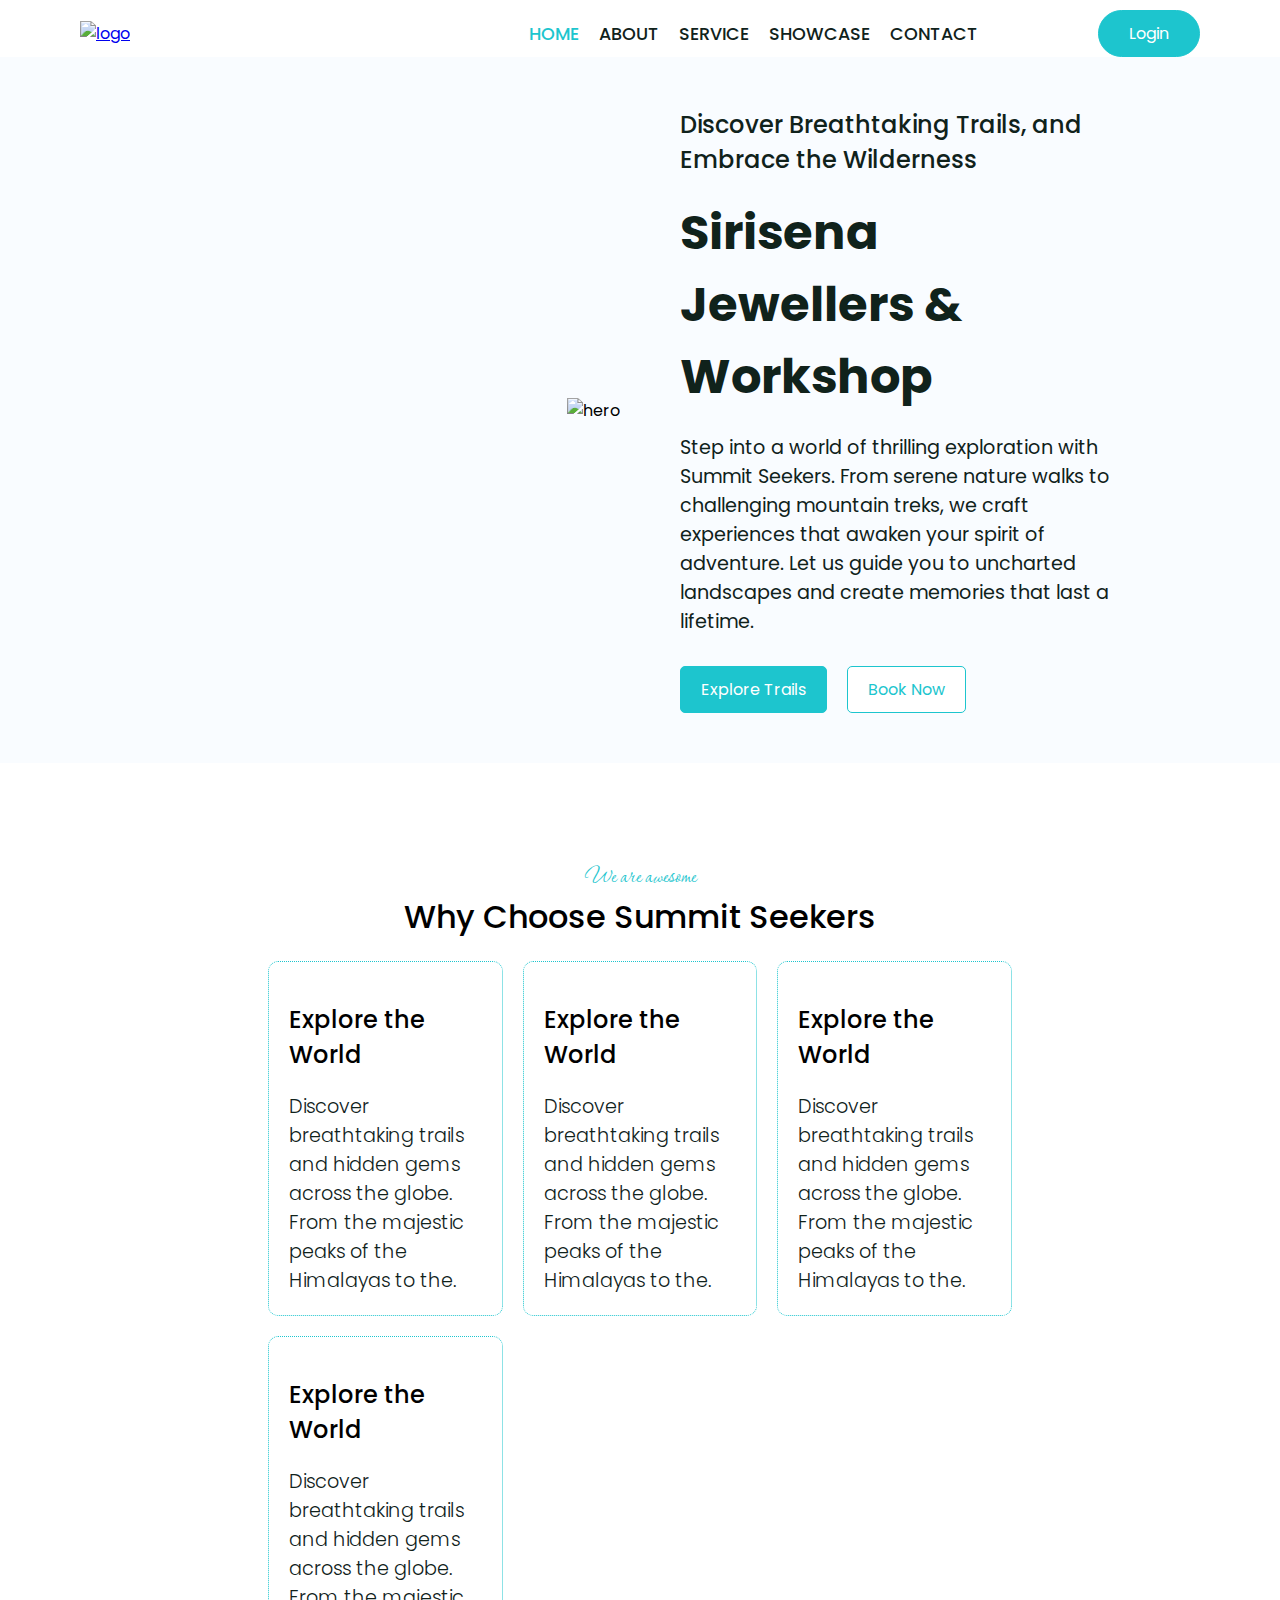
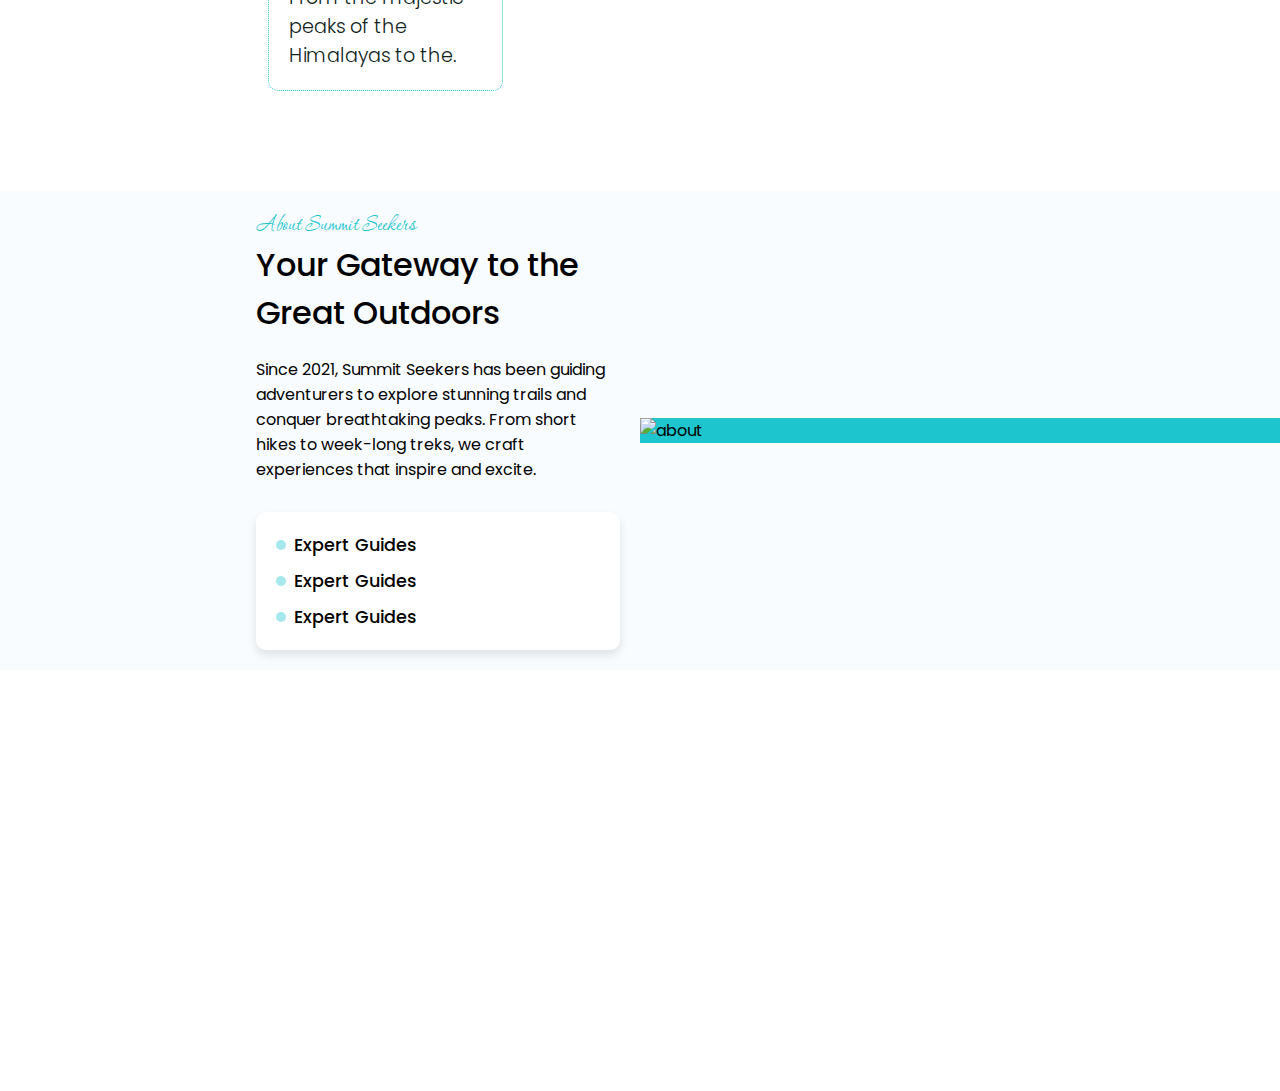
==== index.html @ c94fbb5c "content updt2" ====
<!DOCTYPE html>
<html lang="en">
<head>
    <meta charset="UTF-8">
    <meta name="viewport" content="width=device-width, initial-scale=1.0">
    <title>SJW</title>

    <link
    rel="stylesheet"
    href="https://cdn.jsdelivr.net/npm/@fortawesome/fontawesome-free@6.7.1/css/fontawesome.min.css" />
  <link rel="preconnect" href="https://fonts.googleapis.com" />
  <link rel="preconnect" href="https://fonts.gstatic.com" crossorigin />
    <link href="https://fonts.googleapis.com/css2?family=Corinthia:wght@400;700&family=Poppins:ital,wght@0,100;0,200;0,300;0,400;0,500;0,600;0,700;0,800;0,900;1,100;1,200;1,300;1,400;1,500;1,600;1,700;1,800;1,900&display=swap" rel="stylesheet">
  <link rel="stylesheet" href="/assets/css/style.css" />
</head>
<body>
    <header>
        <nav class="navbar">
          <div class="nav-container">
            <a href="/" class="logo">
              <img src="/assets/img/logo.jpg" alt="logo" />
            </a>
            <ul class="menu _desktop-flex">
              <li class="menu-item active"><a href="/">Home</a></li>
              <li class="menu-item"><a href="/">About</a></li>
              <li class="menu-item"><a href="/">Service</a></li>
              <li class="menu-item"><a href="/">Showcase</a></li>
              <li class="menu-item"><a href="/">Contact</a></li>
            </ul>
            <div class="nav-right">
              <div class="icons">
                <a href="#">
                  <i class="fa-solid fa-magnifying-glass"></i>
                </a>
                <a href="#"><i class="fa-solid fa-cart-shopping"></i></a>
              </div>
              <button class="btn btn-primary login-btn _desktop"><i class="fa-regular fa-user"></i> Login</button>
              <button class="_mobile menu-btn" id="menuBtn" ><i class="fa-solid fa-bars"></i></button>
            </div>
          </div>
        </nav>
      </header>
      <main>
          <section id="hero" class="hero">
              <div class="hero-container">
                  <div class="hero-left _desktop">
                      <img class="hero-img" src="/assets/img/hero.png" alt="hero" />
                  </div>
                  <div class="hero-right">
                      <h3>Discover Breathtaking Trails,  and Embrace the Wilderness</h3>
                      <h1>Sirisena Jewellers & Workshop</h1>
                      <p>Step into a world of thrilling exploration with Summit Seekers. From serene nature walks to challenging mountain treks, we craft experiences that awaken your spirit of adventure. Let us guide you to uncharted landscapes and create memories that last a lifetime.</p>
                      <div class="hero-btns">
                          <button class="btn btn-primary">Explore Trails</button>
                          <button class="btn btn-secondary">Book Now</button>
                      </div>
                  </div>
              </div>
          </section>
          <section id="features" class="features">
              <h4 class="section-subtitle center">We are awesome</h4>
              <h2 class="section-title center">Why Choose Summit Seekers</h2>
              <div class="features-container">
                  <div class="feature-item">
                      <i class="icon fa-solid fa-earth-oceania"></i>
                      <h3>Explore the World</h3>
                      <p>Discover breathtaking trails and hidden gems across the globe. From the majestic peaks of the Himalayas to the.</p>
                  </div>
                  <div class="feature-item">
                      <i class="icon fa-solid fa-earth-oceania"></i>
                      <h3>Explore the World</h3>
                      <p>Discover breathtaking trails and hidden gems across the globe. From the majestic peaks of the Himalayas to the.</p>
                  </div>
                  <div class="feature-item">
                      <i class="icon fa-solid fa-earth-oceania"></i>
                      <h3>Explore the World</h3>
                      <p>Discover breathtaking trails and hidden gems across the globe. From the majestic peaks of the Himalayas to the.</p>
                  </div>
                  <div class="feature-item">
                      <i class="icon fa-solid fa-earth-oceania"></i>
                      <h3>Explore the World</h3>
                      <p>Discover breathtaking trails and hidden gems across the globe. From the majestic peaks of the Himalayas to the.</p>
                  </div>
              </div>
          </section>
          <section id="about" class="about">
            <div class="about-container">
              <div class="about-left">
                <h4 class="section-subtitle">
                  About Summit Seekers
                </h4>
                <h2 class="section-title">
                  Your Gateway to the Great Outdoors
                </h2>
                <p>Since 2021, Summit Seekers has been guiding adventurers to explore stunning trails and conquer breathtaking peaks. From short hikes to week-long treks, we craft experiences that inspire and excite.</p>
                <div class="about-links">
                  <ul class="about-links-list">
                    <li class="about-links-item">
                      <i class="icon fa-solid fa-check"></i>
                      <p>Expert Guides</p>
                    </li>
                    <li class="about-links-item"  >
                      <i class="icon  fa-solid fa-check"></i>
                      <p>Expert Guides</p>
                    </li>
                    <li class="about-links-item">
                      <i class="icon fa-solid fa-check"></i>
                      <p>Expert Guides</p>
                    </li>
                  </ul>
                  <div class="about-video">
                    <a href="#">
                      <i class="fa-regular fa-circle-play"></i>
                    </a>
                  </div>
                </div>
              </div>
              <div class="about-right">
                <img src="/assets/img/about-image.png" alt="about" />
              </div>
            </div>
          </section>
      </main>
      <div class="overlay d-none" id="overlay"></div>
      <div class="mobile-menu d-none" id="mobileMenu">
        <div class="mm-logo">
          <a href="/">
            <img src="/assets/img/logo.jpg" alt="logo" />
          </a>
        </div>
        <button class="mm-close-btn" id="mmCloseBtn"><i class="fa-solid fa-xmark"></i></button>
        <nav class="mm-menu">
          <ul class="mm-menu-items">
            <li class="menu-item active"><a href="/">Home</a></li>
            <li class="menu-item"><a href="/">About</a></li>
            <li class="menu-item"><a href="/">Contact</a></li>
            <li class="menu-item"><a href="/">Book Now</a></li>
            <li class="menu-item"><a href="/">Shop</a></li>
          </ul>
        </nav>
        <div class="mm-footer">
          <button class="btn btn-secondary">Login <i class="fa-solid fa-user"></i></button>
          <button class="btn btn-primary">Register <i class="fa-solid fa-user-plus"></i></button>
        </div>
      </div>
      <script src="https://cdn.jsdelivr.net/npm/@fortawesome/fontawesome-free@6.7.1/js/all.min.js"></script>
      <script src="/assets/js/script.js"></script>
    </body>
</body>
</html>
---- assets/css/style.css ----
* {
    margin: 0;
    padding: 0;
    box-sizing: border-box;
    font-family: 'Poppins', sans-serif;
}

:root {
    --text-color: #10221B;
    --primary-color: #1DC5CE;
    --primary-color-light: #1dc5ce63;
    --bg-color: #f9fcff;
}

header{
    position: sticky;
    top: 0;
    left: 0;
    right: 0;
    z-index: 10;
    background-color: #fff;
}

.nav-container {
    display: flex;
    justify-content: space-between;
    align-items: center;
    padding: 10px 80px 0 80px;
    max-width: 1600px;
    margin: 0 auto;
    gap: 80px;
}

.menu {
    display: flex;
    gap: 20px;
    list-style: none;
    flex-grow: 1;
    justify-content: flex-end;
}

.menu-item {
    font-size: 1.1rem;
    font-weight: 500;
    text-transform: uppercase;
}

.menu-item a {
    text-decoration: none;
    color: var(--text-color);
}

.menu-item.active a {
    color: var(--primary-color);
}

.menu-item:hover a {
    color: var(--primary-color);
}

.nav-right {
    display: flex;
    align-items: center;
    gap: 20px;
}

.icons {
    display: flex;
    gap: 20px;
}

.icons a {
    font-size: 1.4rem;
    text-decoration: none;
    color: var(--text-color);
}

.icons a:hover {
    color: var(--primary-color);
}

.btn {
    padding: 10px 20px;
    border-radius: 5px;
    border: none;
    cursor: pointer;
    font-size: 1rem;
}

.btn-primary {
    background-color: var(--primary-color);
    border: 1px solid var(--primary-color);
    color: #fff;
}

.btn-primary:hover {
    background-color: #fff;
    color: var(--primary-color);
    box-shadow: 0 0 10px rgba(0, 0, 0, 0.1);
}

.btn-secondary {
    background-color: #fff;
    border: 1px solid var(--primary-color);
    color: var(--primary-color);
}

.btn-secondary:hover {
    background-color: var(--primary-color);
    color: #fff;
    box-shadow: 0 0 10px rgba(0, 0, 0, 0.1);
}

.login-btn {
    border-radius: 30px;
    padding: 10px 30px;
}

.hero {
    background-color: var(--bg-color);
    padding: 30px 20px;
}

.hero-container {
    display: grid;
    grid-template-columns: 1fr 1fr;
    gap: 40px;
    margin: 0 auto;
    align-items: center;
}

.hero-left {
    width: 100%;
    text-align: center;
    background-image: url(/assets/img/hero-bg.svg);
    background-size: cover;
    background-position: center;
    background-repeat: no-repeat;
    text-align: end;
}

.hero-img {
    max-width: 100%;
    height: auto;
    object-fit: cover;
}

.hero-right {
    padding: 20px;
    max-width: 80%;
    color: var(--text-color);
}

.hero-right h1 {
    margin: 20px 0;
    font-size: 3rem;
}

.hero-right h3 {
    font-size: 1.5rem;
    font-weight: 500;
}

.hero-right p {
    margin-bottom: 30px;
    font-size: 1.2rem;
}

.hero-btns {
    display: flex;
    gap: 20px;
}

.about{
    height: 100vh;
}

.features{
    padding: 100px 20px;
}

.section-title{
    font-size: 2rem;
    font-weight: 500;
    margin-bottom: 20px;
}

.section-title.center{
    text-align: center;
}

.section-subtitle{
    font-family: 'Corinthia', cursive;
    font-size: 1.6rem;
    font-weight: 500;
    color: var(--primary-color);
}
.section-subtitle.center{
    text-align: center;
}

.features-container{
    display: grid;
    grid-template-columns: repeat(3, 1fr);
    gap: 20px;
    width: 60%;
    margin: 0 auto;

}

.feature-item{
    border: 1px dotted var(--primary-color);
    padding: 20px;
    border-radius: 10px;
    display: flex;
    flex-direction: column;
    align-items: start;
    gap: 20px;
}

.feature-item:hover{
    box-shadow: 0 5px 10px 0px var(--primary-color);
}

.feature-item h3{
    font-size: 1.5rem;
    font-weight: 500;
    color: #000;
}

.feature-item p{
    font-size: 1.2rem;
    font-weight: 300;
    color: var(--text-color);
}

.feature-item .icon{
    font-size: 3rem;
    color: var(--primary-color);
}

.about-container{
    display: grid;
    grid-template-areas: 'about-left about-right';
    grid-template-columns: 1fr 1fr;
    margin: 0 auto;
    align-items: center;
    background-color: var(--bg-color);

}

.about-left{
    grid-area: about-left;
    padding: 20px;
    padding-left: 40%;
}


.about-right{
    grid-area: about-right;
    background-image: url(/assets/img/pattern-1.png);
    background-size: cover;
    background-position: center;
    background-repeat: no-repeat;
    background-color: var(--primary-color);
    padding-right: 40%;
}

.about-right img{
    max-width: 100%;
    max-height: 640;
    height: auto;
    object-fit: cover;
}

.about-links{
    display: flex;
    margin-top: 30px;
    gap: 20px;
    background-color: #fff;
    padding: 20px;
    border-radius: 10px;
    box-shadow: 0 5px 10px 0px #0000001b;
}

.about-links-list{
    list-style: none;
    display: flex;
    gap: 10px;
    flex-direction: column;
    flex-grow: 1;
}

.about-links-item{
    display: flex;
    font-size: 1.1rem;
    font-weight: 500;
    gap: 8px;
    align-items: center;
}

.about-links-item .icon{
    font-size: 1rem;
    border-radius: 50%;
    color: var(--primary-color);
    background-color: var(--primary-color-light);
    padding: 5px;

}

.about-video{
    background-image: url(/assets/img/about-image-2.jpg) ;
    width: 150px;
    border-radius: 10px;
    display: flex;
    justify-content: center;
    align-items: center;
}

.about-video a{
    font-size: 3.5rem;
    color: #fff;
}

.menu-btn{
    background-color: transparent;
    border: none;
    cursor: pointer;
    font-size: 1.5rem;
    color: var(--text-color);
}

.overlay{
    position: fixed;
    top:0;
    left: 0;
    width: 100vw;
    height: 100dvh;
    background-color: rgba(0, 0, 0, 0.681);
    z-index: 99;
}

.menu-btn:hover{
    color: var(--primary-color);
}

.d-none{
    display: none;
}

.d-block{
    display: block;
}

.d-flex{
    display: flex;
}

.d-grid{
    display: grid;
}

._desktop{
    display: block;
}
._desktop-flex{
    display: flex;
}

._mobile{
    display: none;
}

._mobile-flex{
    display: none;
}


@media (max-width: 600px) {
    ._desktop{
        display: none;
    }

    ._desktop-flex{
        display: none;
    }

    ._mobile{
        display: block;
    }

    ._mobile-flex{
        display: flex;
    }

    .nav-container{
        padding: 10px 20px;
    }

    .hero-container{
        grid-template-columns: 1fr;
    }

    .hero-right{
        text-align: center;
        max-width: 100%;
    }

    .hero-right h1{
        font-size: 2.5rem;
        line-height: 1.2;
        margin: 10px 0;
    }

    .hero-right h3{
        font-size: 1.2rem;
    }

    .hero-right p{
        font-size: 1rem;
    }

    .hero-btns{
        justify-content: center;
    }

    .features{
        padding: 50px 20px;
    }


    .features-container{
        grid-template-columns: 1fr;
        width: 100%;
    }

    .feature-item{
        align-items: center;
        text-align: center;
        gap: 10px;
    }

    .feature-item .icon{
        font-size: 2.5rem;
    }
    
    .feature-item h3{
        font-size: 1.3rem;
    }

    .feature-item p{
        font-size: 1rem;
    }

    .about-container{
        grid-template-areas: 'about-right' 'about-left';
        grid-template-columns: 1fr;
    }

    .about-right{
        padding-right: 0;
        text-align: center;
    }

    .about-right img{
        width: 70%;
    }

    .about-left{
        padding: 20px;
        text-align: center;

    }

    .mobile-menu{
        position: fixed;
        top: 0;
        left: 0;
        width: 100vw;
        max-width: 320px;
        height: 100dvh;
        background-color: #fff;
        z-index: 100;
        padding: 30px;
        border-right: 4px solid var(--primary-color);
    }

    .mm-close-btn{
        position: absolute;
        top: 30px;
        right: 30px;
        background-color: transparent;
        border: none;
        cursor: pointer;
        font-size: 1.9rem;
        color: var(--text-color);
    }
    
    .mm-menu{
        margin-top: 30px;
    }

    .mm-menu-items{
        display: flex;
        flex-direction: column;
        list-style: none;
        border-top: 1px solid #0000001b;
    }

    .mm-menu-items .menu-item{
        border-bottom: 1px solid #0000001b;
        padding: 15px 0;
    }

    .mm-footer{
        display: flex;
        flex-direction: column;
        gap: 20px;
        margin-top: 60px;
    }

}
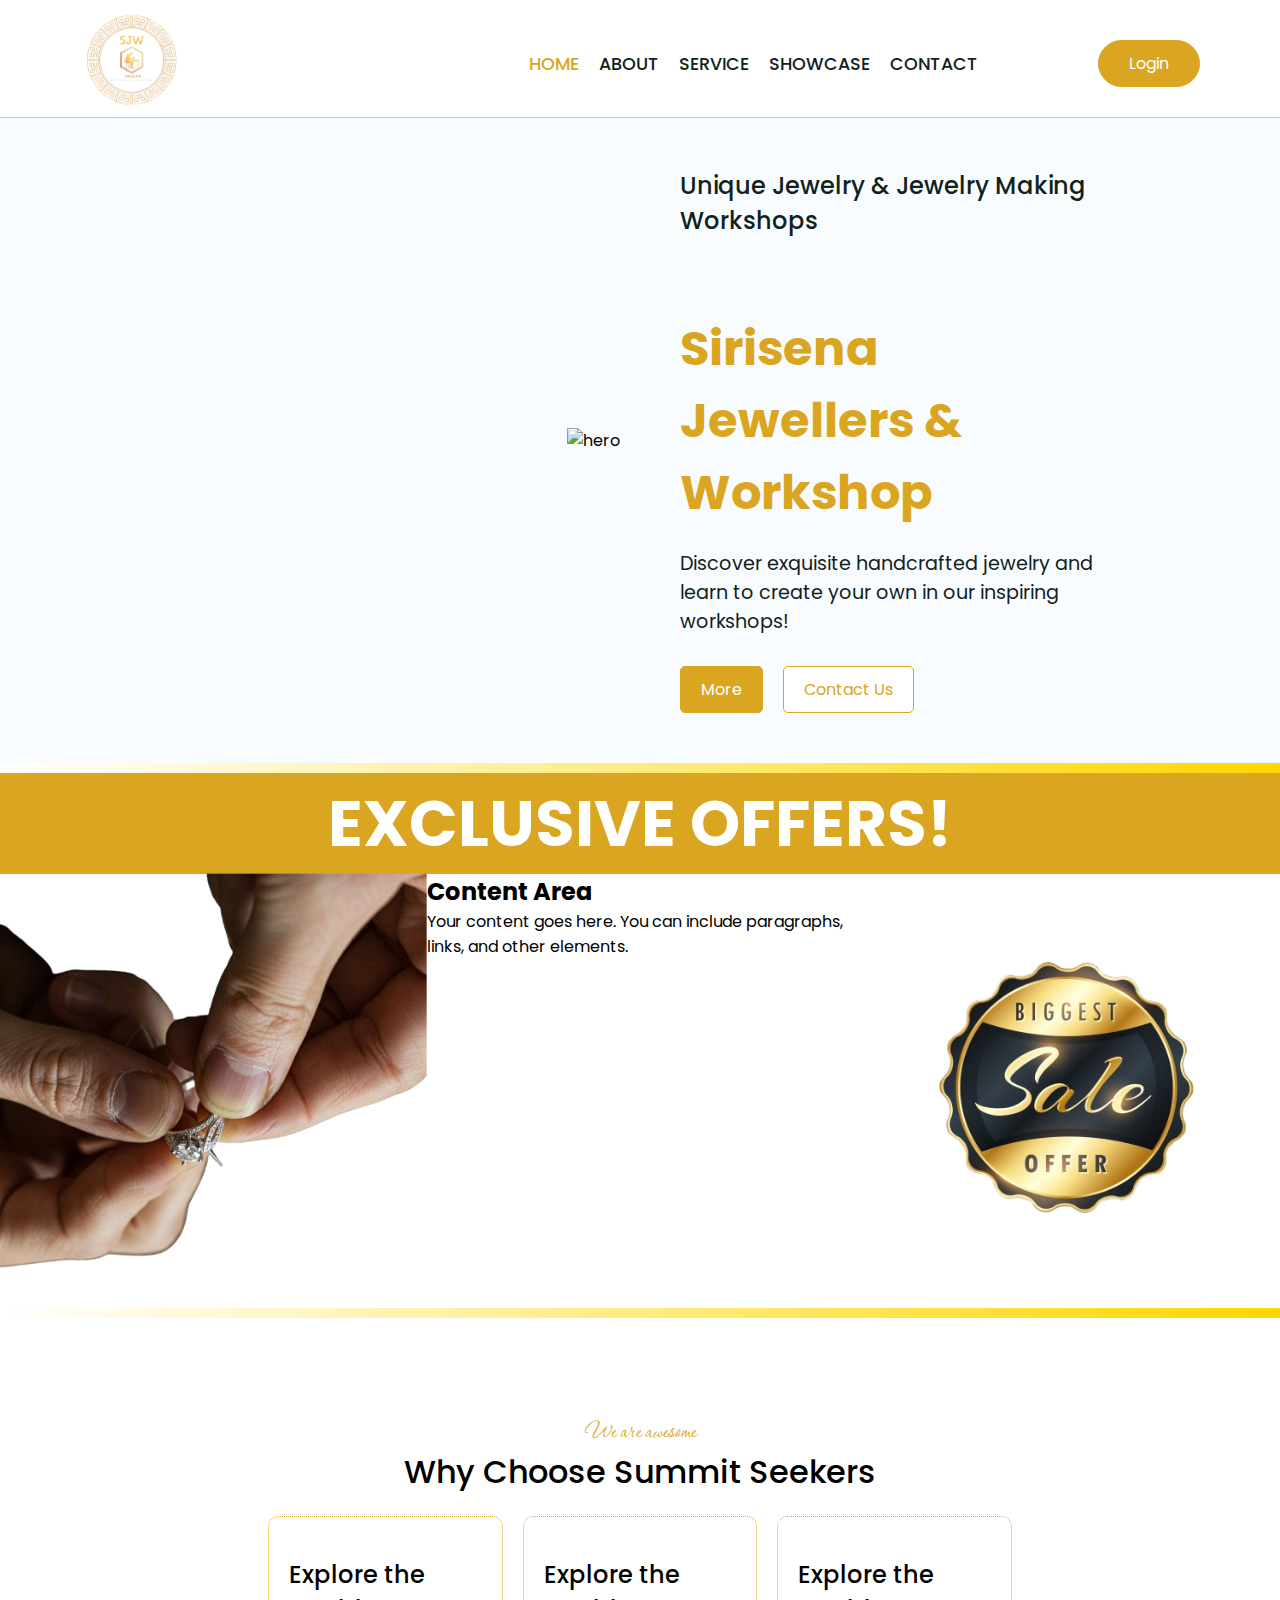
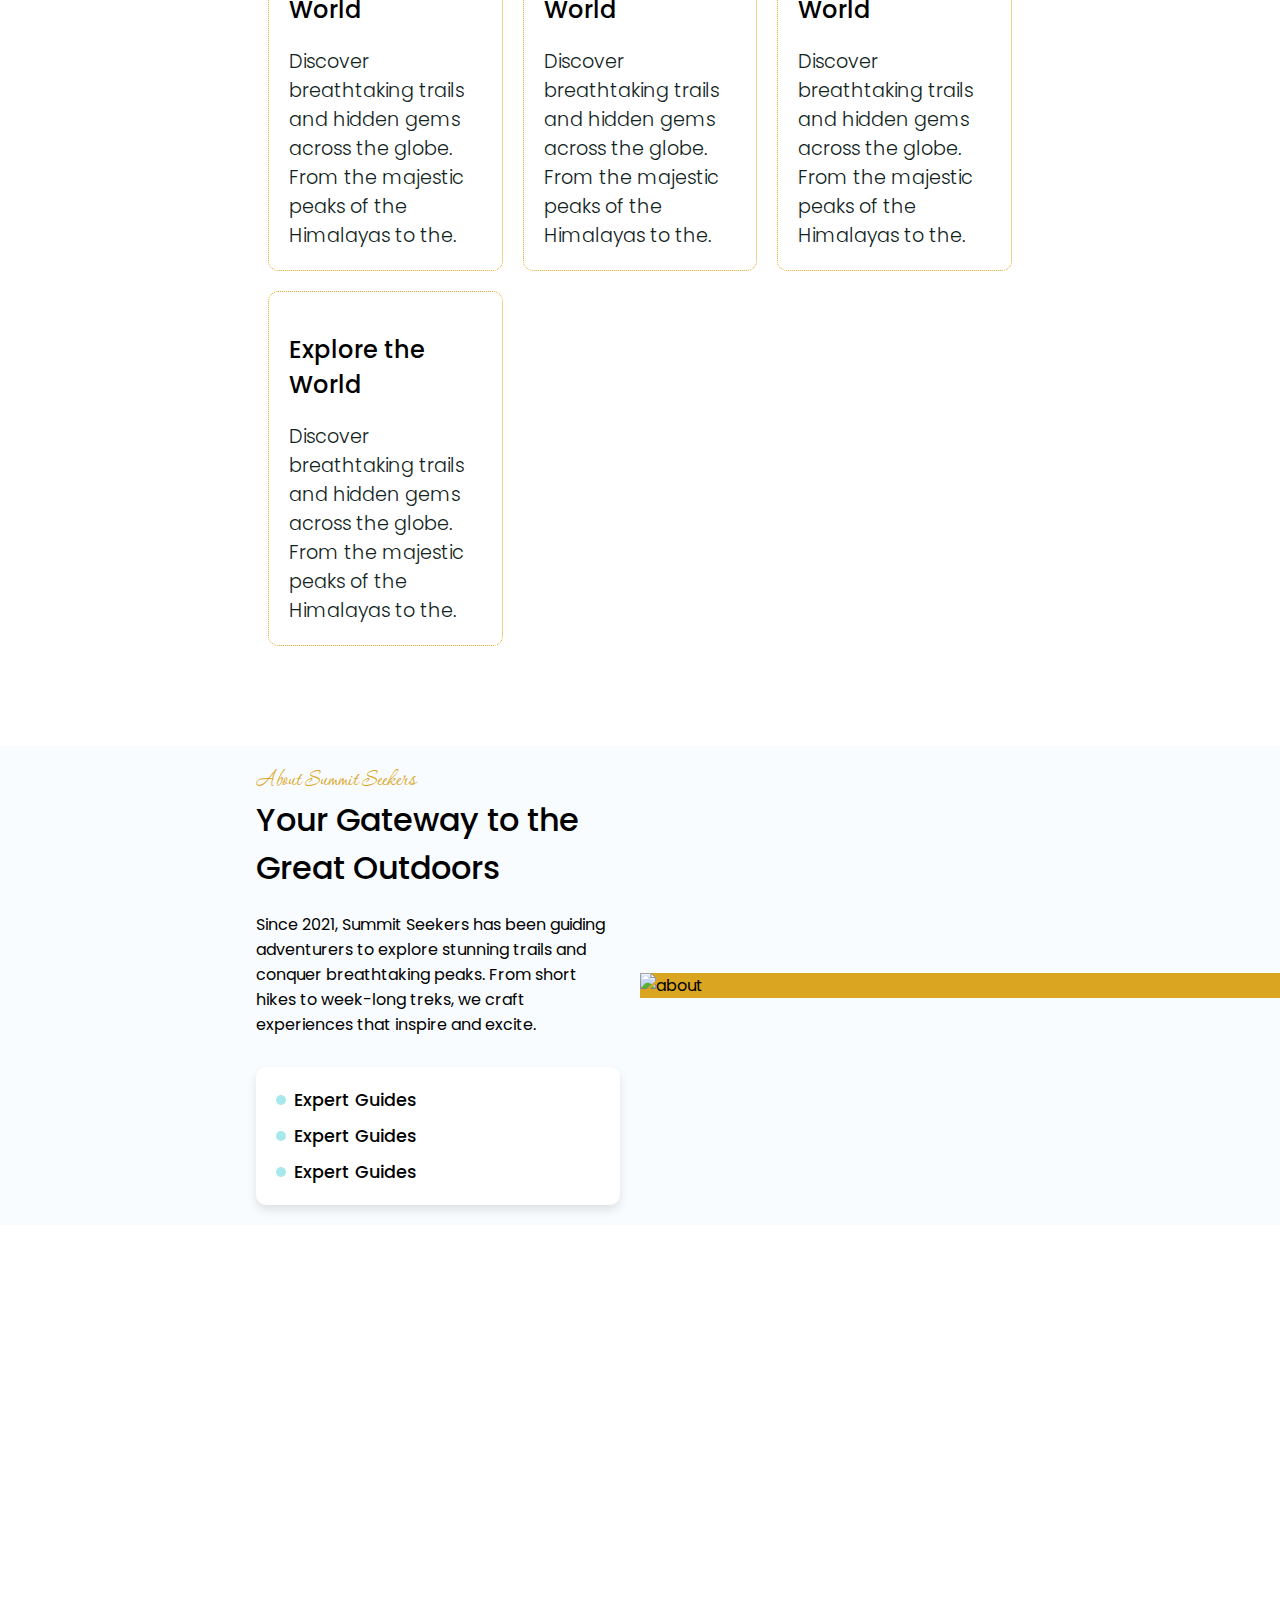
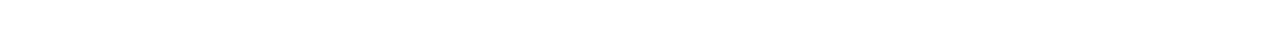
==== commit 0e6ddc89: "SJW-Version1 navigation and hero section update" ====
--- a/index.html
+++ b/index.html
@@ -12,13 +12,184 @@
   <link rel="preconnect" href="https://fonts.gstatic.com" crossorigin />
     <link href="https://fonts.googleapis.com/css2?family=Corinthia:wght@400;700&family=Poppins:ital,wght@0,100;0,200;0,300;0,400;0,500;0,600;0,700;0,800;0,900;1,100;1,200;1,300;1,400;1,500;1,600;1,700;1,800;1,900&display=swap" rel="stylesheet">
   <link rel="stylesheet" href="/assets/css/style.css" />
+
+  <style>
+   
+    #logo-sjw{
+      max-width: 100px; /* Adjust for desktop size */
+    }
+    
+    @media (max-width: 768px) { /* Adjust for mobile size */
+      #logo-sjw{
+        max-width: 80px;
+      }
+    }
+
+    #hero-title{
+      color: #DAA520  ;
+    }
+    .rotate-right {
+      transform: rotate(180deg); /* Rotates the image 90 degrees clockwise */
+    }
+    .gold-shine-bar {
+      width: 100%;
+      height: 10px;
+      background: linear-gradient(90deg, 
+        #fff, 
+        #FFD700, 
+        #fff, 
+        #FFD700, 
+        #fff);
+      background-size: 400% 100%;
+      animation: shine 10s linear infinite;
+    }
+    
+    @keyframes shine {
+      0% {
+        background-position: 0% 50%;
+      }
+      100% {
+        background-position: 400% 50%;
+      }
+    }
+
+    .inner-banner {
+      width: 100%;
+      text-align: center;
+      padding: 2px 0; /* Adjust padding as needed */
+      /*background-color: #FFD700; */
+      background-color: #DAA520;
+      /* Example background color */
+    }
+    
+    .inner-banner h1 {
+      font-size: 4em; /* Adjust font size as needed */
+      font-weight: bold;
+      color: #fff; /* Example text color */
+      border:1px solid #DAA520;
+      margin: 0;
+    }
+    
+    .container {
+      position: relative; /* Needed for absolute positioning of the image */
+      width: 100%; /* Adjust as needed */
+      height: 400px; /* Adjust as needed */
+      background-color:transparent; /* Example background color */
+    }
+    
+    .text-content {
+      position: absolute;
+      top: 50%;
+      left: 20px; /* Adjust as needed */
+      transform: translateY(-50%);
+      /* Add styles for your text here */
+    }
+    
+    .image-right {
+      position: absolute;
+      top: 0;
+      right: 0;
+      height: 100%; /* Make the image fill the container's height */
+      /* If you want to limit the width: */
+      /* max-width: 50%; */
+    }
+    
+    .image-right img {
+      height: 100%;
+      object-fit: contain; /* Or 'cover' if you want it to fill the width */
+    }
+
+   
+    
+    .discount-card-container { /* Specific class name */
+      perspective: 1000px;
+      width: 200px;
+      height: 300px;
+      position: relative;
+      margin: 50px auto;
+    }
+    
+    .discount-card { /* Specific class name */
+      width: 100%;
+      height: 100%;
+      position: absolute;
+      transform-style: preserve-3d;
+      transition: transform 0.8s;
+    }
+    
+    .discount-card.flipped { /* Specific class name */
+      transform: rotateY(180deg);
+    }
+    
+    .card-face {
+      position: absolute;
+      width: 100%;
+      height: 100%;
+      backface-visibility: hidden;
+      display: flex;
+      justify-content: center;
+      align-items: center;
+    }
+    
+    .card-front {
+      background-color: transparent;
+    }
+    
+    .card-back {
+      background-color: #e0e0e0;
+      transform: rotateY(180deg);
+    }
+    
+    .card-front img {
+      max-width: 100%;
+      max-height: 100%;
+    }
+    
+    .discount {
+      font-size: 3em;
+      font-weight: bold;
+      color: #d32f2f;
+    }
+
+    .image-content-rotate-row { /* Specific class name for the row */
+      display: flex;
+      width: 100%;
+    }
+    
+    .image-content-rotate-column { /* Specific class name for columns */
+      flex: 1;
+      /*padding: 20px;*/
+      box-sizing: border-box;
+    }
+    
+    .rotating-image-container { /* Specific class name for rotating image container */
+      text-align: center; 
+     
+    }
+    .rotate-upside-down {
+      transform: rotate(180deg);
+    }
+    .rotating-image-element { /* Specific class name for rotating image element */
+      max-width: 100%;
+      height: auto;
+      animation: rotateImage 10s linear infinite;
+    }
+    @keyframes rotateImage {
+      0% {
+        transform: rotateY(0deg);
+      }
+      100% {
+        transform: rotateY(360deg);
+      }
+    }
+  </style>
 </head>
 <body>
     <header>
         <nav class="navbar">
           <div class="nav-container">
             <a href="/" class="logo">
-              <img src="/assets/img/logo.jpg" alt="logo" />
+              <img id="logo-sjw" src="/assets/img/white-bg-logo.png" alt="logo" />
             </a>
             <ul class="menu _desktop-flex">
               <li class="menu-item active"><a href="/">Home</a></li>
@@ -44,19 +215,78 @@
           <section id="hero" class="hero">
               <div class="hero-container">
                   <div class="hero-left _desktop">
-                      <img class="hero-img" src="/assets/img/hero.png" alt="hero" />
+                    <img class="hero-img" src="/assets/img/hero-left-pic2.png" class="rotate-right" alt="hero" />
+                      <!-- <img src="/assets/img/hero.png" class="rotate-right" alt="hero" /> -->
                   </div>
                   <div class="hero-right">
-                      <h3>Discover Breathtaking Trails,  and Embrace the Wilderness</h3>
-                      <h1>Sirisena Jewellers & Workshop</h1>
-                      <p>Step into a world of thrilling exploration with Summit Seekers. From serene nature walks to challenging mountain treks, we craft experiences that awaken your spirit of adventure. Let us guide you to uncharted landscapes and create memories that last a lifetime.</p>
+                      <h3>Unique Jewelry & Jewelry Making Workshops</h3>
+                      <h1 id="hero-title">Sirisena Jewellers & Workshop</h1>
+                      <p>Discover exquisite handcrafted jewelry and learn to create your own in our inspiring workshops!</p>
                       <div class="hero-btns">
-                          <button class="btn btn-primary">Explore Trails</button>
-                          <button class="btn btn-secondary">Book Now</button>
+                          <button class="btn btn-primary">More <i class="fa-solid fa-angles-right"></i></button>
+                          <button class="btn btn-secondary">Contact Us <i class="fa-solid fa-phone-flip"></i></button>
                       </div>
                   </div>
               </div>
           </section>
+          <div class="gold-shine-bar"></div>
+          <section id="features" class="features-banner">
+            <!-- <h4 class="section-subtitle center">We are awesome</h4> -->
+            <!-- <h2 class="section-title center">Why Choose Summit Seekers</h2> -->
+            <div class="inner-banner">
+              <h1>EXCLUSIVE OFFERS!</h1>
+          
+
+            </div>
+            <div class="image-content-rotate-row">
+              <div class="image-content-rotate-column">
+                <img src="/assets/img/hero.png" alt="Image 1" style="max-width: 100%;"  class="rotate-upside-down">
+              </div>
+              <div class="image-content-rotate-column">
+                <h2>Content Area</h2>
+                <p>Your content goes here. You can include paragraphs, links, and other elements.</p>
+              </div>
+              <div class="image-content-rotate-column rotating-image-container">
+                <img class="rotating-image-element" src="/assets/img/25annivsry-br-no.png" alt="Rotating Image">
+              </div>
+            </div>
+            
+            <!-- <div class="row">
+              <div class="column">
+                <img src="/assets/img/ring1.png" alt="Image 1" style="max-width: 100%;">
+              </div>
+              <div class="column">
+                <h2>Detail Content</h2>
+                <p>Your detailed content goes here. You can add more text, links, or other elements.</p>
+                <p>More details...</p>
+              </div>
+              <div class="column ring-image">
+                <img src="/assets/img/25thAnvisary.png" alt="Ring Image">
+                <div class="discount-card-container"> <div class="discount-card" id="myDiscountCard"> <div class="card-face card-front">
+                  <img src="/assets/img/25annivsry-br-no.png" alt="Card Image">
+                </div>
+                <div class="card-face card-back">
+                  <div class="discount">
+                    <img src="/assets/img/25th.png" alt="Card Image">
+                  </div>
+                </div>
+              </div>
+            </div>
+            
+                <div class="shine"></div>
+              </div>
+            </div> -->
+            <!-- <div class="features-container">
+                <div class="feature-item">
+                    <i class="icon fa-solid fa-earth-oceania"></i>
+                    <h3>Explore the World</h3>
+                    <p>Discover breathtaking trails and hidden gems across the globe. From the majestic peaks of the Himalayas to the.</p>
+                </div>
+             
+              
+            </div> -->
+        </section>
+        <div class="gold-shine-bar"></div>
           <section id="features" class="features">
               <h4 class="section-subtitle center">We are awesome</h4>
               <h2 class="section-title center">Why Choose Summit Seekers</h2>
@@ -146,5 +376,14 @@
       <script src="https://cdn.jsdelivr.net/npm/@fortawesome/fontawesome-free@6.7.1/js/all.min.js"></script>
       <script src="/assets/js/script.js"></script>
     </body>
+
+
+    <!-- discount crd -->
+    <script>
+      document.getElementById('myDiscountCard').addEventListener('click', function() {
+        this.classList.toggle('flipped');
+      });
+      </script>
+      
 </body>
 </html>--- a/assets/css/style.css
+++ b/assets/css/style.css
@@ -2,12 +2,13 @@
     margin: 0;
     padding: 0;
     box-sizing: border-box;
-    font-family: 'Poppins', sans-serif;
+    font-family: 'Poppins', sans-serif,lobster;
 }
 
 :root {
     --text-color: #10221B;
-    --primary-color: #1DC5CE;
+    /* --primary-color: #1DC5CE; */
+    --primary-color: #DAA520 ;
     --primary-color-light: #1dc5ce63;
     --bg-color: #f9fcff;
 }
@@ -29,6 +30,7 @@
     max-width: 1600px;
     margin: 0 auto;
     gap: 80px;
+    border-bottom: 1px solid #FFD700   ;
 }
 
 .menu {
@@ -159,6 +161,7 @@
 .hero-right h3 {
     font-size: 1.5rem;
     font-weight: 500;
+    padding-bottom: 55px;
 }
 
 .hero-right p {
@@ -173,6 +176,15 @@
 
 .about{
     height: 100vh;
+}
+
+.features-banner{
+    /* padding: 10px 20px; */
+    background-image: url(/assets/img/bg-2.jpg);
+    background-size: cover;
+    background-position: center;
+    background-repeat: no-repeat;
+
 }
 
 .features{
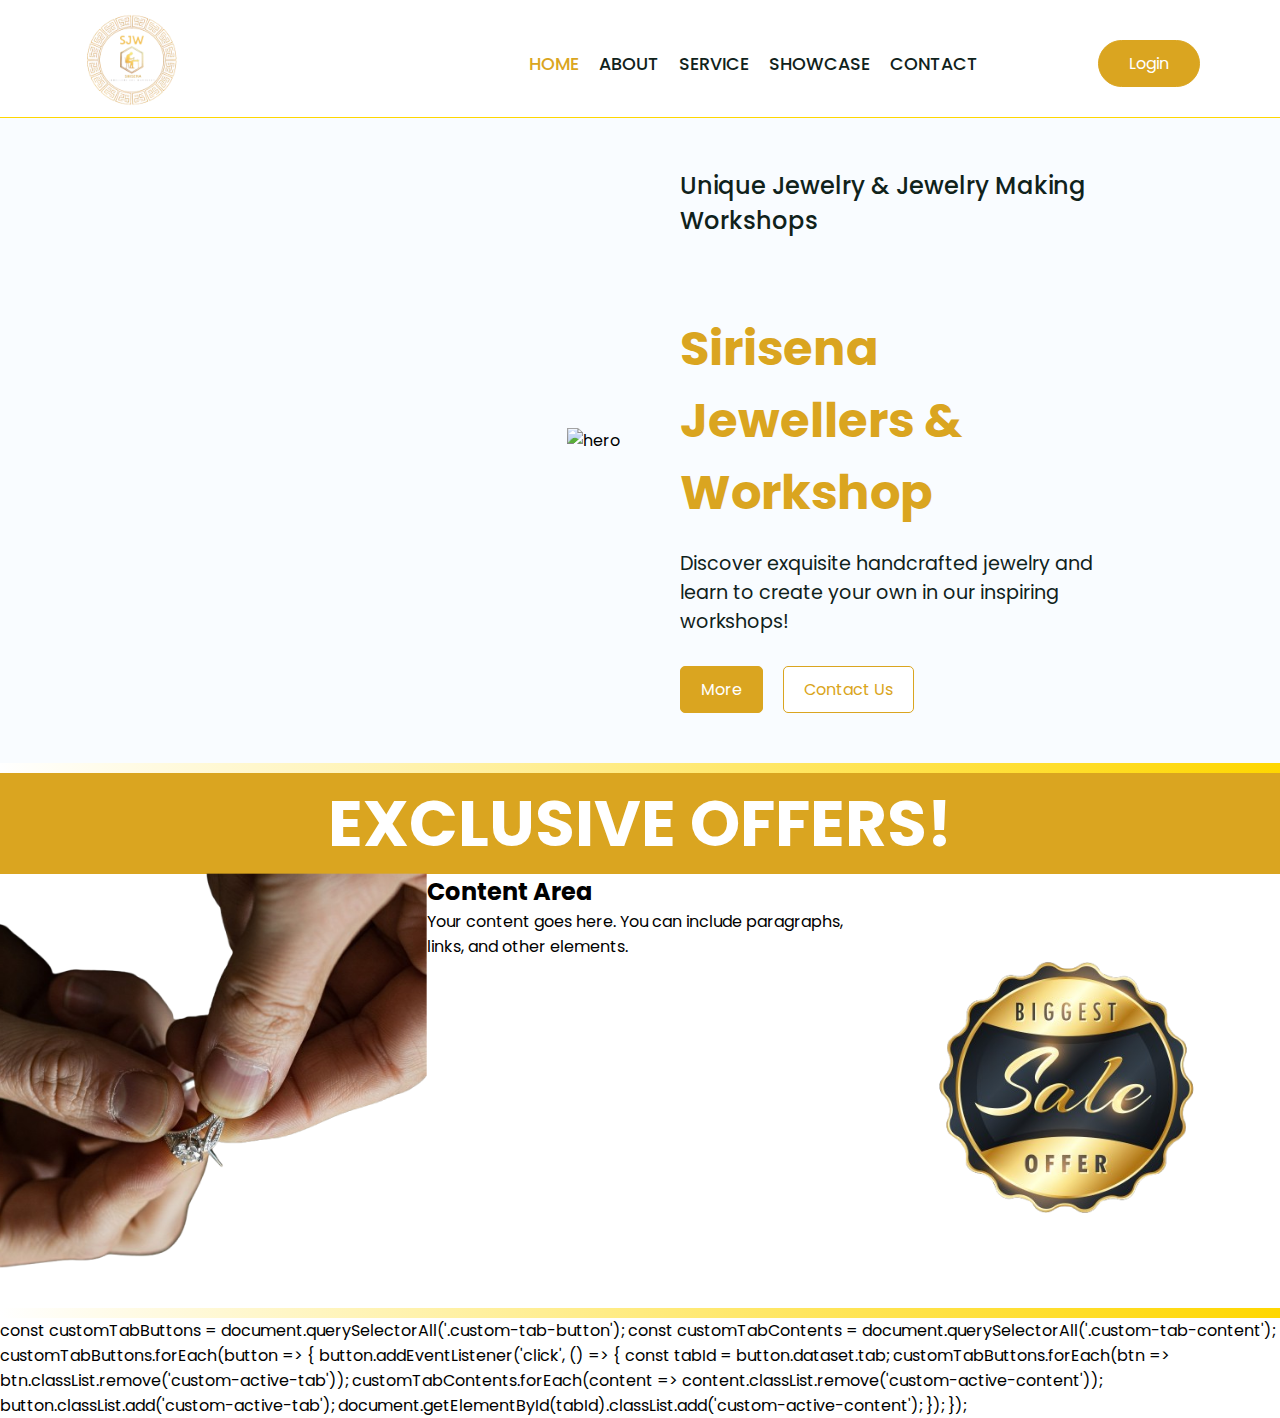
==== commit b7e98a82: "SJW-Version1 header section" ====
--- a/index.html
+++ b/index.html
@@ -181,6 +181,38 @@
       100% {
         transform: rotateY(360deg);
       }
+    }
+
+    /*horozontal-tab-set*/
+    .custom-tab-container { /* Specific class name for the container */
+      width: 100%;
+      border: 1px solid #ccc;
+    }
+    
+    .custom-tab-header { /* Specific class name for the header */
+      display: flex;
+    }
+    
+    .custom-tab-button { /* Specific class name for the buttons */
+      flex: 1;
+      padding: 10px;
+      text-align: center;
+      background-color: #f0f0f0;
+      border-bottom: 1px solid #ccc;
+      cursor: pointer;
+    }
+    
+    .custom-tab-button.custom-active-tab { /* Specific class name for the active button */
+      background-color: #ddd;
+    }
+    
+    .custom-tab-content { /* Specific class name for the content */
+      padding: 20px;
+      display: none;
+    }
+    
+    .custom-tab-content.custom-active-content { /* Specific class name for the active content */
+      display: block;
     }
   </style>
 </head>
@@ -232,7 +264,7 @@
           <div class="gold-shine-bar"></div>
           <section id="features" class="features-banner">
             <!-- <h4 class="section-subtitle center">We are awesome</h4> -->
-            <!-- <h2 class="section-title center">Why Choose Summit Seekers</h2> -->
+            <!-- <h2 class="section-title center">Why Choose SIrisena Jewellers</h2> -->
             <div class="inner-banner">
               <h1>EXCLUSIVE OFFERS!</h1>
           
@@ -287,69 +319,7 @@
             </div> -->
         </section>
         <div class="gold-shine-bar"></div>
-          <section id="features" class="features">
-              <h4 class="section-subtitle center">We are awesome</h4>
-              <h2 class="section-title center">Why Choose Summit Seekers</h2>
-              <div class="features-container">
-                  <div class="feature-item">
-                      <i class="icon fa-solid fa-earth-oceania"></i>
-                      <h3>Explore the World</h3>
-                      <p>Discover breathtaking trails and hidden gems across the globe. From the majestic peaks of the Himalayas to the.</p>
-                  </div>
-                  <div class="feature-item">
-                      <i class="icon fa-solid fa-earth-oceania"></i>
-                      <h3>Explore the World</h3>
-                      <p>Discover breathtaking trails and hidden gems across the globe. From the majestic peaks of the Himalayas to the.</p>
-                  </div>
-                  <div class="feature-item">
-                      <i class="icon fa-solid fa-earth-oceania"></i>
-                      <h3>Explore the World</h3>
-                      <p>Discover breathtaking trails and hidden gems across the globe. From the majestic peaks of the Himalayas to the.</p>
-                  </div>
-                  <div class="feature-item">
-                      <i class="icon fa-solid fa-earth-oceania"></i>
-                      <h3>Explore the World</h3>
-                      <p>Discover breathtaking trails and hidden gems across the globe. From the majestic peaks of the Himalayas to the.</p>
-                  </div>
-              </div>
-          </section>
-          <section id="about" class="about">
-            <div class="about-container">
-              <div class="about-left">
-                <h4 class="section-subtitle">
-                  About Summit Seekers
-                </h4>
-                <h2 class="section-title">
-                  Your Gateway to the Great Outdoors
-                </h2>
-                <p>Since 2021, Summit Seekers has been guiding adventurers to explore stunning trails and conquer breathtaking peaks. From short hikes to week-long treks, we craft experiences that inspire and excite.</p>
-                <div class="about-links">
-                  <ul class="about-links-list">
-                    <li class="about-links-item">
-                      <i class="icon fa-solid fa-check"></i>
-                      <p>Expert Guides</p>
-                    </li>
-                    <li class="about-links-item"  >
-                      <i class="icon  fa-solid fa-check"></i>
-                      <p>Expert Guides</p>
-                    </li>
-                    <li class="about-links-item">
-                      <i class="icon fa-solid fa-check"></i>
-                      <p>Expert Guides</p>
-                    </li>
-                  </ul>
-                  <div class="about-video">
-                    <a href="#">
-                      <i class="fa-regular fa-circle-play"></i>
-                    </a>
-                  </div>
-                </div>
-              </div>
-              <div class="about-right">
-                <img src="/assets/img/about-image.png" alt="about" />
-              </div>
-            </div>
-          </section>
+      
       </main>
       <div class="overlay d-none" id="overlay"></div>
       <div class="mobile-menu d-none" id="mobileMenu">
@@ -384,6 +354,23 @@
         this.classList.toggle('flipped');
       });
       </script>
+
+
+      <!-- horzontal-tab-set -->
+      const customTabButtons = document.querySelectorAll('.custom-tab-button');
+      const customTabContents = document.querySelectorAll('.custom-tab-content');
+      
+      customTabButtons.forEach(button => {
+        button.addEventListener('click', () => {
+          const tabId = button.dataset.tab;
+      
+          customTabButtons.forEach(btn => btn.classList.remove('custom-active-tab'));
+          customTabContents.forEach(content => content.classList.remove('custom-active-content'));
+      
+          button.classList.add('custom-active-tab');
+          document.getElementById(tabId).classList.add('custom-active-content');
+        });
+      });
       
 </body>
 </html>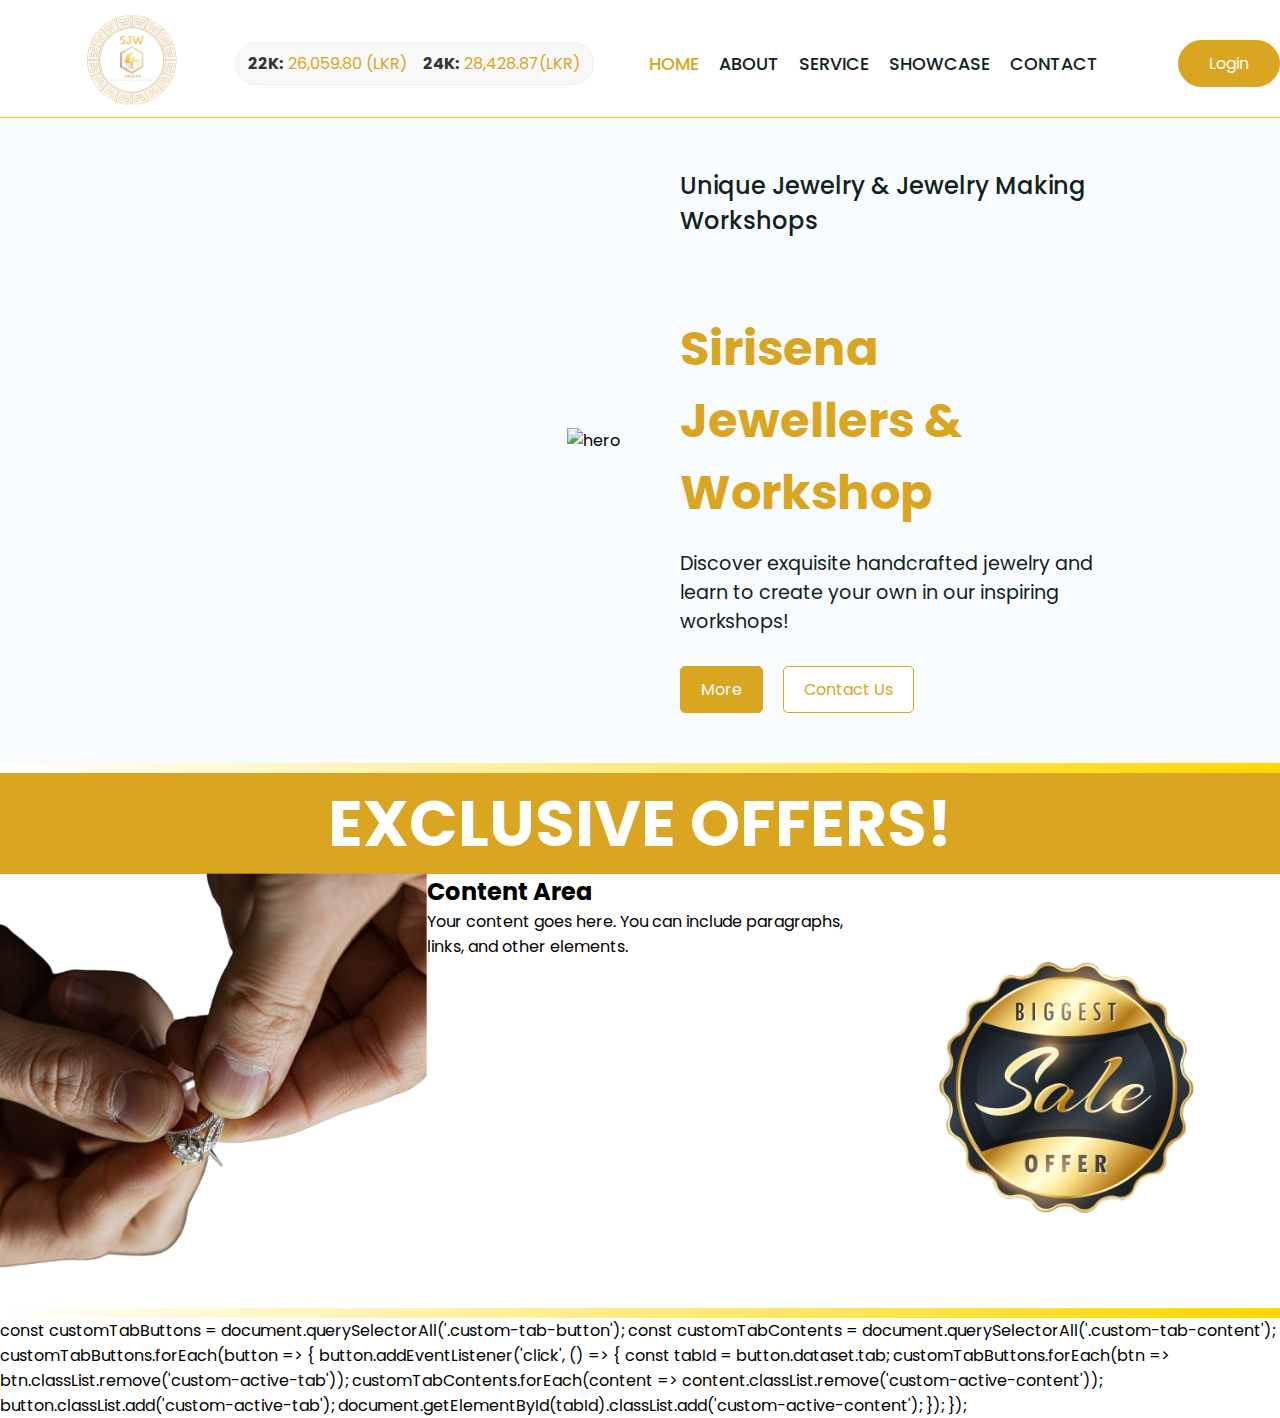
==== commit e469aaf9: "SJW-Version1 header section-updt" ====
--- a/index.html
+++ b/index.html
@@ -15,6 +15,45 @@
 
   <style>
    
+/*golden price card*/
+.gold-price-card {
+  display: flex;
+  background-color: #f8f8f8;
+  border: 1px solid #eee;
+  padding: 8px 12px;
+  /*border-radius: 4px;*/
+  margin: 0 15px;
+  align-items: center;
+  white-space: nowrap; /* Prevent wrapping */
+  border-radius: 30px;
+}
+
+.gold-price-item {
+  display: flex;
+  margin-right: 15px;
+}
+
+.gold-price-item:last-child {
+  margin-right: 0;
+}
+
+.gold-type {
+  font-weight: bold;
+  margin-right: 5px;
+  color: #333;
+}
+
+.gold-value {
+  color: #DAA520;
+}
+
+@media (max-width: 768px) {
+  .gold-price-card {
+    display: none;
+  }
+}
+/*********************************/
+
     #logo-sjw{
       max-width: 100px; /* Adjust for desktop size */
     }
@@ -223,6 +262,18 @@
             <a href="/" class="logo">
               <img id="logo-sjw" src="/assets/img/white-bg-logo.png" alt="logo" />
             </a>
+
+            <div class="gold-price-card"> 
+              <div class="gold-price-item">
+                <span class="gold-type">22K:</span> 
+                <span class="gold-value" id="22k-price">26,059.80	(LKR)</span>
+              </div>
+              <div class="gold-price-item">
+                <span class="gold-type">24K:</span>
+                <span class="gold-value" id="24k-price">28,428.87(LKR)</span>
+              </div>
+            </div>
+
             <ul class="menu _desktop-flex">
               <li class="menu-item active"><a href="/">Home</a></li>
               <li class="menu-item"><a href="/">About</a></li>
--- a/assets/css/style.css
+++ b/assets/css/style.css
@@ -29,7 +29,8 @@
     padding: 10px 80px 0 80px;
     max-width: 1600px;
     margin: 0 auto;
-    gap: 80px;
+    /* gap: 80px; */
+    gap: 40px;
     border-bottom: 1px solid #FFD700   ;
 }
 
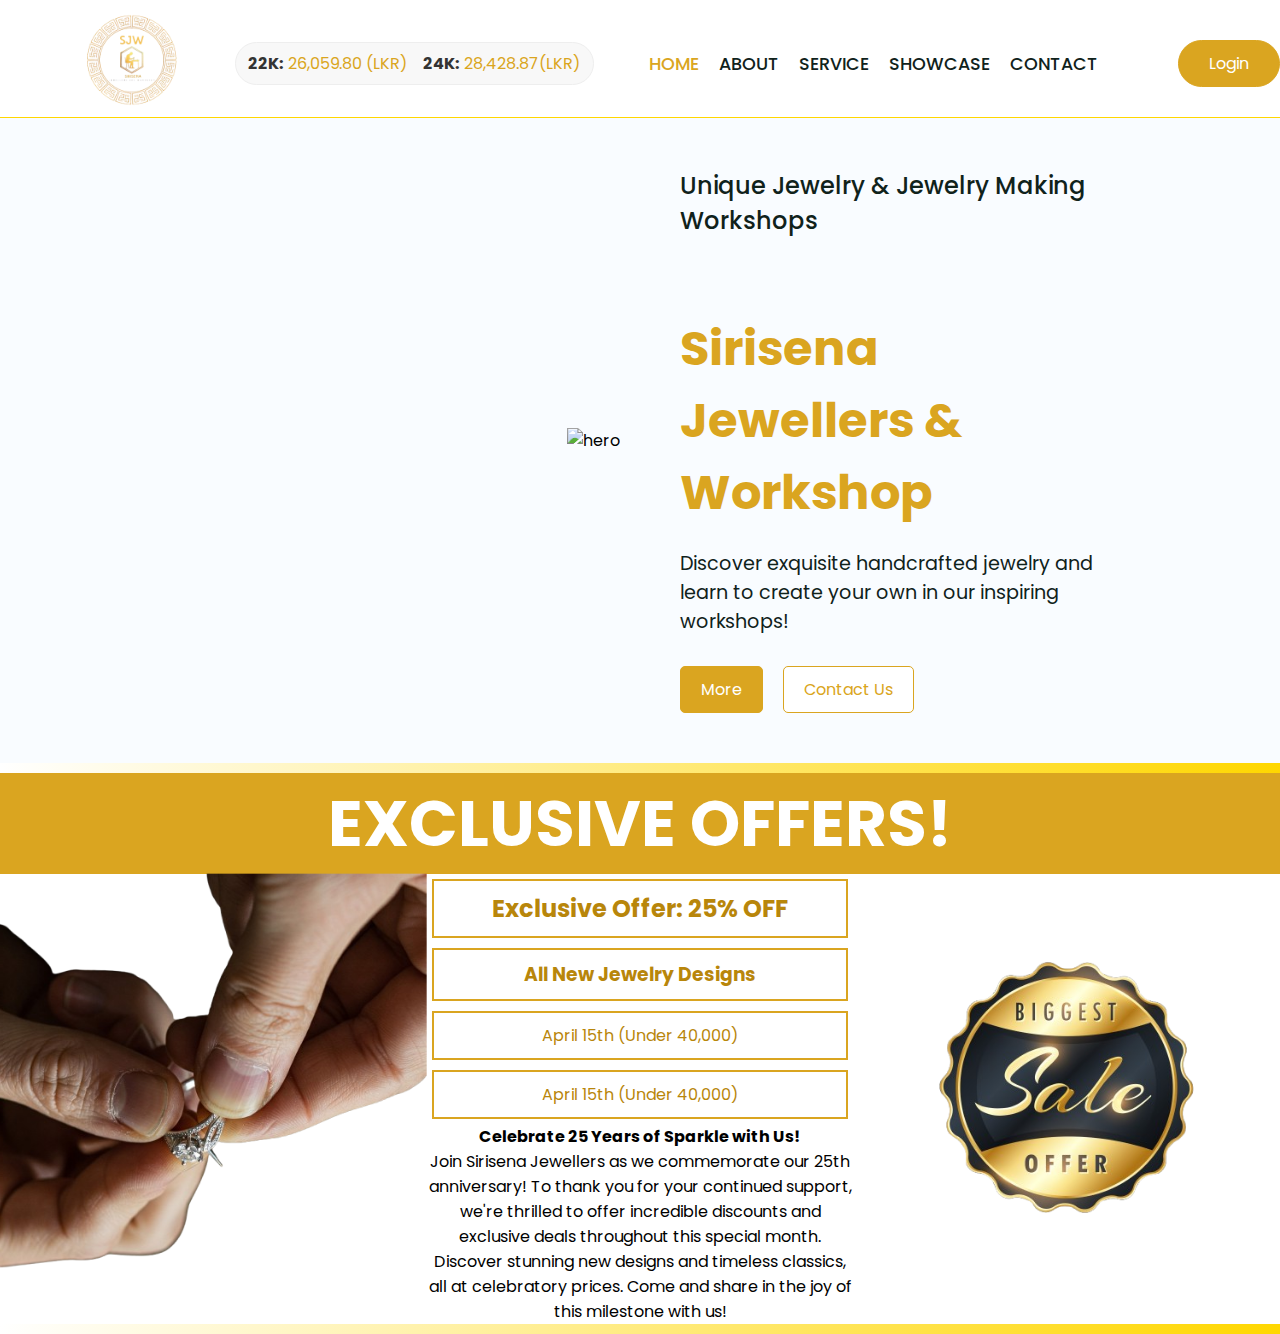
==== commit 8e5d8ed5: "sjw- hero with mobail updt" ====
--- a/index.html
+++ b/index.html
@@ -252,6 +252,38 @@
     
     .custom-tab-content.custom-active-content { /* Specific class name for the active content */
       display: block;
+    }
+
+    .content-center {
+      text-align: center; /* Center the content */
+      display: flex;
+      flex-direction: column;
+      justify-content: center; /* Vertically center content */
+      height: 100%; /* Ensure the column takes full height */
+      /*padding-left: 10%;*/
+    }
+    
+    .gold-text {
+      color: #B8860B; /* Darker Goldenrod */
+      border: 2px solid #DAA520;
+      padding: 10px;
+      margin: 5px;
+      display: inline-block;
+    }
+
+    @media (max-width: 768px) { /* Adjust breakpoint as needed */
+      .image-content-rotate-row .image-content-rotate-column:first-child,
+      .image-content-rotate-row .image-content-rotate-column:last-child {
+        display: none; /* Hide left and right images */
+      }
+    
+      .image-content-rotate-row .image-content-rotate-column:nth-child(2) {
+        width: 100%; /* Make the middle content take full width */
+      }
+
+      .content-center{
+        padding-left: 0;
+      }
     }
   </style>
 </head>
@@ -325,9 +357,17 @@
               <div class="image-content-rotate-column">
                 <img src="/assets/img/hero.png" alt="Image 1" style="max-width: 100%;"  class="rotate-upside-down">
               </div>
-              <div class="image-content-rotate-column">
-                <h2>Content Area</h2>
-                <p>Your content goes here. You can include paragraphs, links, and other elements.</p>
+              <div class="image-content-rotate-column content-center"> 
+                <h2 class="gold-text">Exclusive Offer: 25% OFF</h2>
+                <h3 class="gold-text">All New Jewelry Designs</h3>
+                <p class="gold-text">April 15th (Under 40,000)</p>
+                <p class="gold-text">April 15th (Under 40,000)</p>
+                <div>
+                  <h4>Celebrate 25 Years of Sparkle with Us!</h4>
+                  <p>Join Sirisena Jewellers as we commemorate our 25th anniversary! To thank you for your continued support, we're thrilled to offer incredible discounts and exclusive deals throughout this special month. Discover stunning new designs and
+                     timeless classics, all at celebratory prices. Come and share in the joy of this milestone with us!</p>
+                </div>
+
               </div>
               <div class="image-content-rotate-column rotating-image-container">
                 <img class="rotating-image-element" src="/assets/img/25annivsry-br-no.png" alt="Rotating Image">
@@ -408,7 +448,7 @@
 
 
       <!-- horzontal-tab-set -->
-      const customTabButtons = document.querySelectorAll('.custom-tab-button');
+      <!-- const customTabButtons = document.querySelectorAll('.custom-tab-button');
       const customTabContents = document.querySelectorAll('.custom-tab-content');
       
       customTabButtons.forEach(button => {
@@ -422,6 +462,6 @@
           document.getElementById(tabId).classList.add('custom-active-content');
         });
       });
-      
+       -->
 </body>
 </html>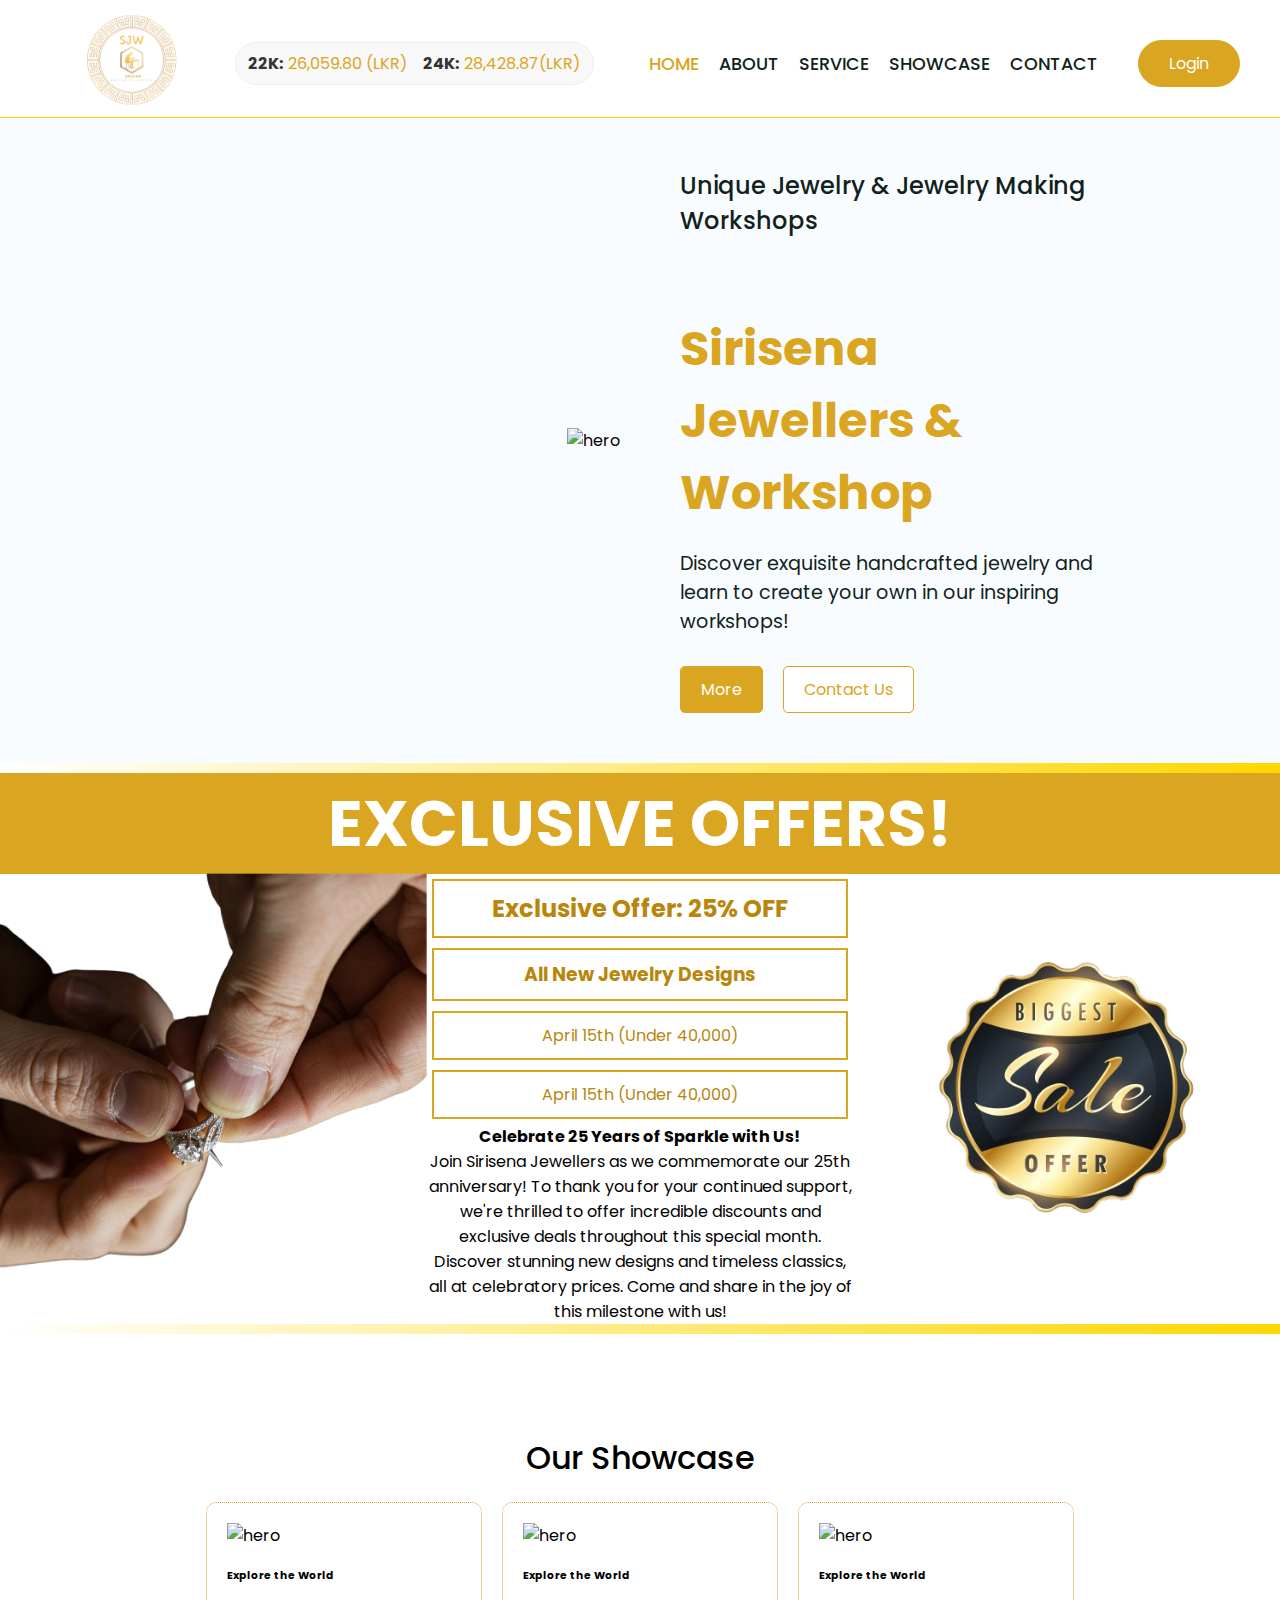
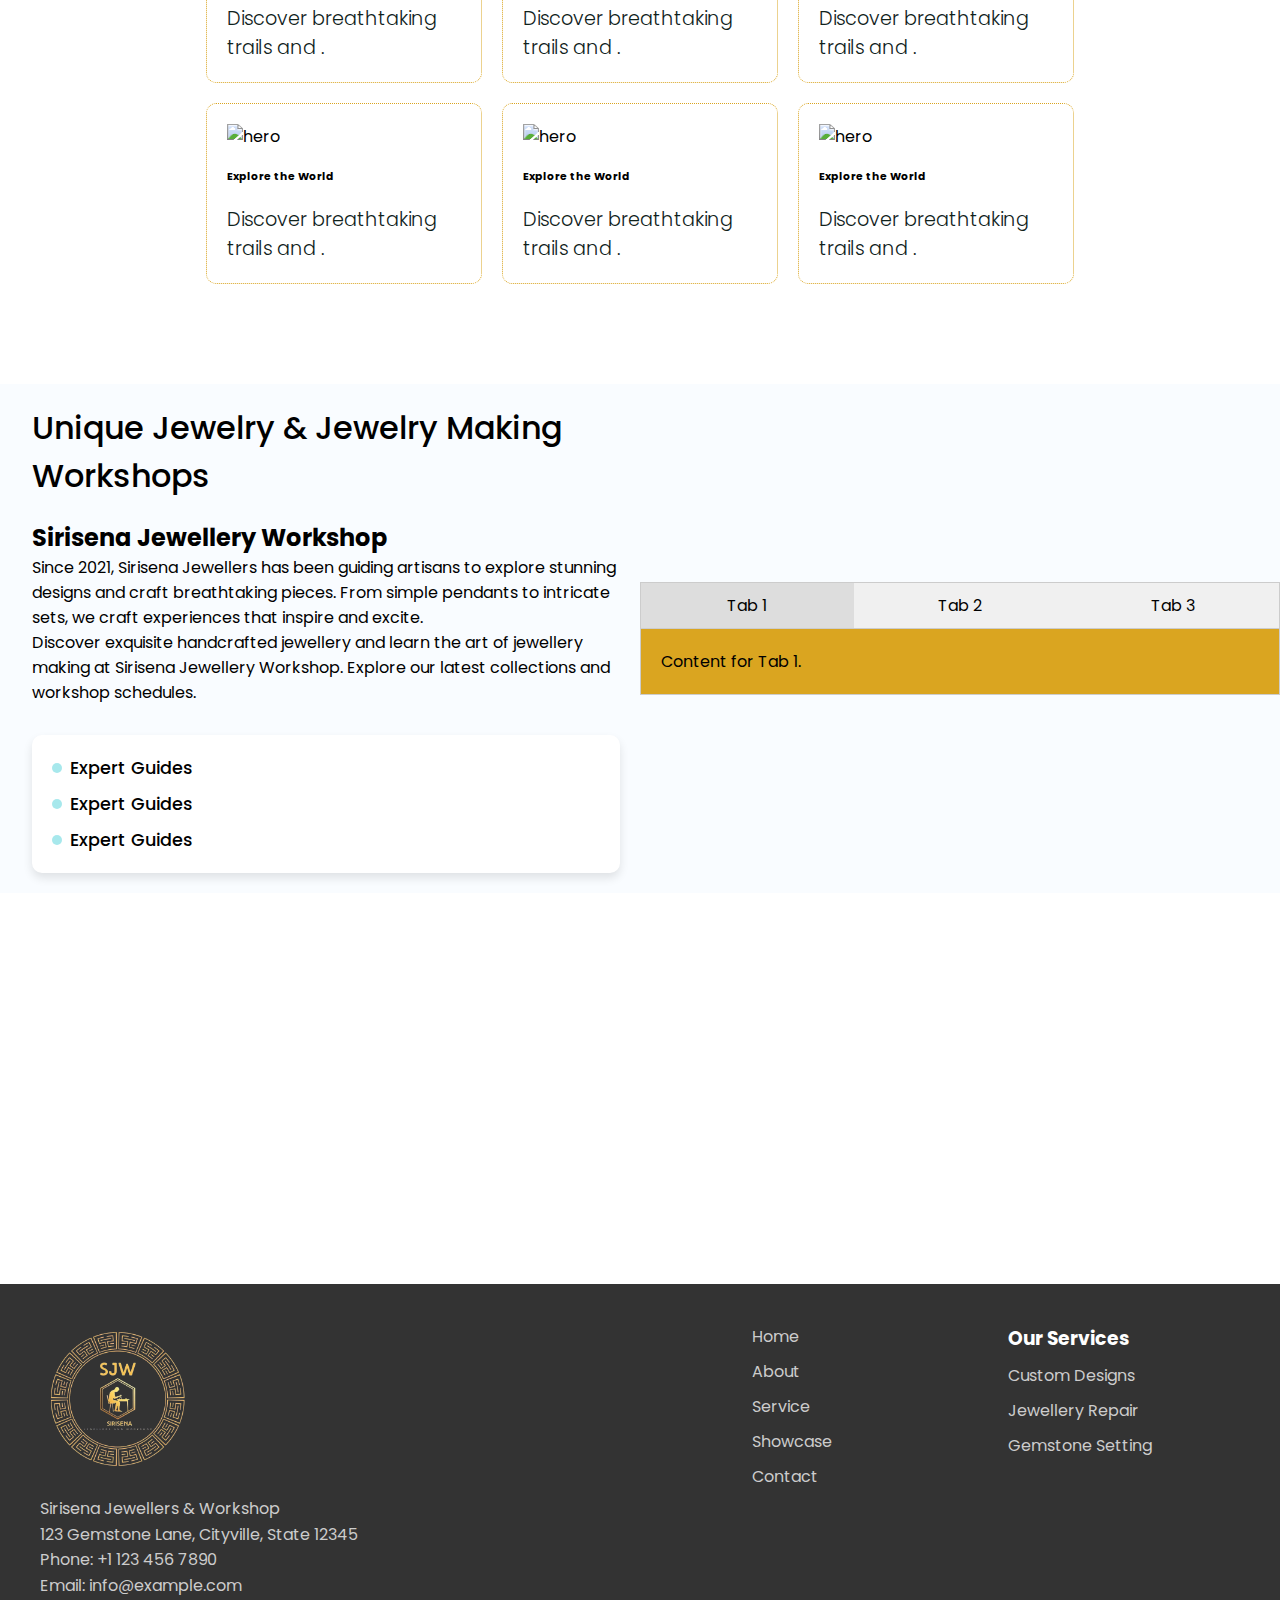
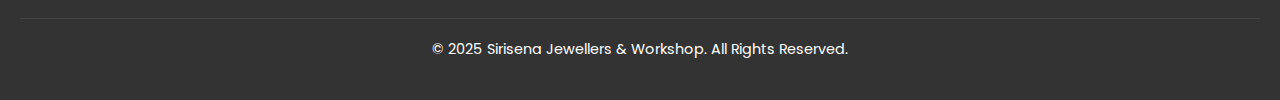
==== commit 61fe560f: "full site befor final update-v-mini updt" ====
--- a/index.html
+++ b/index.html
@@ -285,6 +285,8 @@
         padding-left: 0;
       }
     }
+
+  
   </style>
 </head>
 <body>
@@ -308,18 +310,18 @@
 
             <ul class="menu _desktop-flex">
               <li class="menu-item active"><a href="/">Home</a></li>
-              <li class="menu-item"><a href="/">About</a></li>
-              <li class="menu-item"><a href="/">Service</a></li>
-              <li class="menu-item"><a href="/">Showcase</a></li>
-              <li class="menu-item"><a href="/">Contact</a></li>
+              <li class="menu-item"><a href="aboutus.html">About</a></li>
+              <li class="menu-item"><a href="services.html">Service</a></li>
+              <li class="menu-item"><a href="showcase.html">Showcase</a></li>
+              <li class="menu-item"><a href="contactus.html">Contact</a></li>
             </ul>
             <div class="nav-right">
-              <div class="icons">
+              <!-- <div class="icons">
                 <a href="#">
                   <i class="fa-solid fa-magnifying-glass"></i>
                 </a>
                 <a href="#"><i class="fa-solid fa-cart-shopping"></i></a>
-              </div>
+              </div> -->
               <button class="btn btn-primary login-btn _desktop"><i class="fa-regular fa-user"></i> Login</button>
               <button class="_mobile menu-btn" id="menuBtn" ><i class="fa-solid fa-bars"></i></button>
             </div>
@@ -409,8 +411,102 @@
               
             </div> -->
         </section>
+
+
         <div class="gold-shine-bar"></div>
-      
+          <section id="features" class="features">
+              <!-- <h4 class="section-subtitle center">We are awesome</h4> -->
+              <h2 class="section-title center">Our Showcase</h2>
+              <div class="features-container">
+                  <div class="feature-item">
+                      <div>  <img class="hero-img" src="/assets/img/hero-left-pic2.png" class="rotate-right" alt="hero" /></div>
+                      <h6>Explore the World</h6>
+                      <p>Discover breathtaking trails and .</p>
+                  </div>
+                  <div class="feature-item">
+                    <div>  <img class="hero-img" src="/assets/img/hero-left-pic2.png" class="rotate-right" alt="hero" /></div>
+                    <h6>Explore the World</h6>
+                    <p>Discover breathtaking trails and .</p>
+                </div>
+                <div class="feature-item">
+                  <div>  <img class="hero-img" src="/assets/img/hero-left-pic2.png" class="rotate-right" alt="hero" /></div>
+                  <h6>Explore the World</h6>
+                  <p>Discover breathtaking trails and .</p>
+              </div>
+              <div class="feature-item">
+                <div>  <img class="hero-img" src="/assets/img/hero-left-pic2.png" class="rotate-right" alt="hero" /></div>
+                <h6>Explore the World</h6>
+                <p>Discover breathtaking trails and .</p>
+            </div>
+            <div class="feature-item">
+              <div>  <img class="hero-img" src="/assets/img/hero-left-pic2.png" class="rotate-right" alt="hero" /></div>
+              <h6>Explore the World</h6>
+              <p>Discover breathtaking trails and .</p>
+          </div>
+          <div class="feature-item">
+            <div>  <img class="hero-img" src="/assets/img/hero-left-pic2.png" class="rotate-right" alt="hero" /></div>
+            <h6>Explore the World</h6>
+            <p>Discover breathtaking trails and .</p>
+        </div>
+              </div>
+          </section>
+          <section id="about" class="about">
+            <div class="about-container">
+              <div class="about-left">
+                <!-- <h4 class="section-subtitle">
+                  About SJW Jewellers
+                </h4> -->
+                <h2 class="section-title">
+                  Unique Jewelry & Jewelry Making Workshops
+                </h2>
+                <h2>Sirisena Jewellery Workshop</h2>
+                <p>Since 2021, Sirisena Jewellers has been guiding artisans to explore stunning designs and craft breathtaking pieces. From simple pendants to intricate sets, we craft experiences that inspire and excite.</p>
+                <p>Discover exquisite handcrafted jewellery and learn the art of jewellery making at Sirisena Jewellery Workshop. Explore our latest collections and workshop schedules.</p>
+            
+                <div class="about-links">
+                  <ul class="about-links-list">
+                    <li class="about-links-item">
+                      <i class="icon fa-solid fa-check"></i>
+                      <p>Expert Guides</p>
+                    </li>
+                    <li class="about-links-item"  >
+                      <i class="icon  fa-solid fa-check"></i>
+                      <p>Expert Guides</p>
+                    </li>
+                    <li class="about-links-item">
+                      <i class="icon fa-solid fa-check"></i>
+                      <p>Expert Guides</p>
+                    </li>
+                  </ul>
+                  <div class="about-video">
+                    <a href="#">
+                      <i class="fa-regular fa-circle-play"></i>
+                    </a>
+                  </div>
+                </div>
+              </div>
+              <div class="about-right">
+                <!-- <img src="/assets/img/about-image.png" alt="about" /> -->
+
+                <div class="custom-tab-container">
+                  <div class="custom-tab-header">
+                    <div class="custom-tab-button custom-active-tab" data-tab="custom-tab1">Tab 1</div>
+                    <div class="custom-tab-button" data-tab="custom-tab2">Tab 2</div>
+                    <div class="custom-tab-button" data-tab="custom-tab3">Tab 3</div>
+                  </div>
+                  <div class="custom-tab-content custom-active-content" id="custom-tab1">
+                    <p>Content for Tab 1.</p>
+                  </div>
+                  <div class="custom-tab-content" id="custom-tab2">
+                    <p>Content for Tab 2.</p>
+                  </div>
+                  <div class="custom-tab-content" id="custom-tab3">
+                    <p>Content for Tab 3.</p>
+                  </div>
+                </div>
+              </div>
+            </div>
+          </section>
       </main>
       <div class="overlay d-none" id="overlay"></div>
       <div class="mobile-menu d-none" id="mobileMenu">
@@ -434,6 +530,44 @@
           <button class="btn btn-primary">Register <i class="fa-solid fa-user-plus"></i></button>
         </div>
       </div>
+
+
+      <!-- footer -->
+      <footer>
+        <div class="footer-container">
+            <div class="footer-left">
+                <img src="assets/img/white-bg-logo.png" alt="Logo">
+                <p>Sirisena Jewellers & Workshop</p>
+                <p>123 Gemstone Lane, Cityville, State 12345</p>
+                <p>Phone: +1 123 456 7890</p>
+                <p>Email: info@example.com</p>
+            </div>
+
+            <div class="footer-right">
+                <ul>
+                  <li ><a href="index.html">Home</a></li>
+                  <li ><a href="aboutus.html">About</a></li>
+                  <li ><a href="services.html">Service</a></li>
+                  <li><a href="showcase.html">Showcase</a></li>
+                  <li ><a href="contactus.html">Contact</a></li>
+                </ul>
+             
+                <ul>
+                    <li><h3>Our Services</h3></li>
+                    <li><a href="services.html">Custom Designs</a></li>
+                    <li><a href="services.html">Jewellery Repair</a></li>
+                    <li><a href="services.html">Gemstone Setting</a></li>
+                    <!-- <li><a href="#">Appraisals</a></li> -->
+                </ul>
+            </div>
+        </div>
+
+        <div class="footer-bottom">
+            <p>&copy; 2025 Sirisena Jewellers & Workshop. All Rights Reserved.</p>
+        </div>
+    </footer>
+
+      <!-- footer -->
       <script src="https://cdn.jsdelivr.net/npm/@fortawesome/fontawesome-free@6.7.1/js/all.min.js"></script>
       <script src="/assets/js/script.js"></script>
     </body>
--- a/assets/css/style.css
+++ b/assets/css/style.css
@@ -178,6 +178,9 @@
 .about{
     height: 100vh;
 }
+.about-page{
+    /* height: 50vh; */
+}
 
 .features-banner{
     /* padding: 10px 20px; */
@@ -192,6 +195,11 @@
     padding: 100px 20px;
 }
 
+.abt-features{
+    padding: 100px 20px;
+}
+
+
 .section-title{
     font-size: 2rem;
     font-weight: 500;
@@ -216,10 +224,13 @@
     display: grid;
     grid-template-columns: repeat(3, 1fr);
     gap: 20px;
-    width: 60%;
+    width: 70%;
+    /* width: 60%; */
+
     margin: 0 auto;
 
 }
+
 
 .feature-item{
     border: 1px dotted var(--primary-color);
@@ -252,6 +263,82 @@
     color: var(--primary-color);
 }
 
+
+/*******about- feature card content************************************/
+
+.abt-features-container {
+    display: grid;
+    gap: 20px;
+    width: 70%;
+    margin: 0 auto;
+}
+
+.team-grid { /* Styles specifically for the team grid */
+    grid-template-columns: repeat(3, 1fr);
+}
+
+.abt-feature-item {
+    border: 1px dotted var(--primary-color);
+    padding: 20px;
+    border-radius: 10px;
+    display: flex;
+    flex-direction: column;
+    align-items: start;
+    gap: 20px;
+    position: relative; /* Needed for pseudo-element */
+    overflow: hidden; /* Hide overflow */
+}
+
+.abt-feature-item::before {
+    content: '';
+    position: absolute;
+    top: 0;
+    left: 0;
+    right: 0;
+    bottom: 0;
+    background: linear-gradient(90deg, var(--primary-color), #bfe9ff, var(--primary-color));
+    z-index: -1;
+    border-radius: inherit;
+    animation: borderAnimation 4s linear infinite paused;
+    background-size: 200% 100%;
+    transition: animation-play-state 0.3s ease;
+}
+
+.abt-feature-item:hover::before {
+    animation-play-state: running;
+}
+
+.abt-feature-item:hover {
+    box-shadow: 0 5px 10px 0px var(--primary-color);
+}
+
+.abt-feature-item h3 {
+    font-size: 1.5rem;
+    font-weight: 500;
+    color: #000;
+}
+
+.abt-feature-item p {
+    font-size: 1.2rem;
+    font-weight: 300;
+    color: var(--text-color);
+}
+
+.abt-feature-item .icon {
+    font-size: 3rem;
+    color: var(--primary-color);
+}
+
+@keyframes borderAnimation {
+    0% {
+        background-position: 200% 0;
+    }
+    100% {
+        background-position: -200% 0;
+    }
+}
+
+/******************************************/
 .about-container{
     display: grid;
     grid-template-areas: 'about-left about-right';
@@ -265,7 +352,8 @@
 .about-left{
     grid-area: about-left;
     padding: 20px;
-    padding-left: 40%;
+    /* padding-left: 40%; */
+    padding-left: 5%;
 }
 
 
@@ -276,16 +364,59 @@
     background-position: center;
     background-repeat: no-repeat;
     background-color: var(--primary-color);
-    padding-right: 40%;
-}
-
-.about-right img{
+    /* padding-right: 40%; */
+}
+
+/* .about-right img{
     max-width: 100%;
     max-height: 640;
     height: auto;
     object-fit: cover;
-}
-
+} */
+/********************************************************************/
+.about-right {
+    grid-area: about-right;
+    /* background-image: url(/assets/img/pattern-1.png); */
+    background-size: cover;
+    background-position: center;
+    background-repeat: no-repeat;
+    /* background-color: var(--primary-color); */
+    display: flex;
+    justify-content: center;
+    align-items: center;
+  }
+  
+  .about-right img {
+    max-width: 40%;
+    max-height: 80%;
+    object-fit: contain;
+    margin: 0 10px;
+  }
+  
+  .about-right img:first-child {
+    margin-left: 0;
+  }
+  
+  .about-right img:last-child {
+    margin-right: 0;
+  }
+  
+  @media (max-width: 768px) {
+    .about-right {
+      padding: 20px;
+    }
+  
+    .about-right img {
+      max-width: 100%;
+      max-height: 50%;
+      margin: 10px 0;
+    }
+    .about-right img:not(:first-child) { /* Target all images except the first */
+        display: none; /* Hide all images except the first on mobile */
+      }
+  }
+
+  /*******************************************************************************************/
 .about-links{
     display: flex;
     margin-top: 30px;
@@ -464,6 +595,13 @@
     .feature-item p{
         font-size: 1rem;
     }
+
+/*************************************************newabt feature******/
+
+
+
+/**********************************************/
+
 
     .about-container{
         grid-template-areas: 'about-right' 'about-left';
@@ -532,4 +670,377 @@
         margin-top: 60px;
     }
 
-}+}
+
+
+/******************************************************************************/
+
+/*golden price card*/
+.gold-price-card {
+    display: flex;
+    background-color: #f8f8f8;
+    border: 1px solid #eee;
+    padding: 8px 12px;
+    /*border-radius: 4px;*/
+    margin: 0 15px;
+    align-items: center;
+    white-space: nowrap; /* Prevent wrapping */
+    border-radius: 30px;
+  }
+  
+  .gold-price-item {
+    display: flex;
+    margin-right: 15px;
+  }
+  
+  .gold-price-item:last-child {
+    margin-right: 0;
+  }
+  
+  .gold-type {
+    font-weight: bold;
+    margin-right: 5px;
+    color: #333;
+  }
+  
+  .gold-value {
+    color: #DAA520;
+  }
+  
+  @media (max-width: 768px) {
+    .gold-price-card {
+      display: none;
+    }
+  }
+  /*********************************/
+  
+      #logo-sjw{
+        max-width: 100px; /* Adjust for desktop size */
+      }
+      
+      @media (max-width: 768px) { /* Adjust for mobile size */
+        #logo-sjw{
+          max-width: 80px;
+        }
+      }
+  
+      #hero-title{
+        color: #DAA520  ;
+      }
+      .rotate-right {
+        transform: rotate(180deg); /* Rotates the image 90 degrees clockwise */
+      }
+      .gold-shine-bar {
+        width: 100%;
+        height: 10px;
+        background: linear-gradient(90deg, 
+          #fff, 
+          #FFD700, 
+          #fff, 
+          #FFD700, 
+          #fff);
+        background-size: 400% 100%;
+        animation: shine 10s linear infinite;
+      }
+      
+      @keyframes shine {
+        0% {
+          background-position: 0% 50%;
+        }
+        100% {
+          background-position: 400% 50%;
+        }
+      }
+  
+      .inner-banner {
+        width: 100%;
+        text-align: center;
+        padding: 2px 0; /* Adjust padding as needed */
+        /*background-color: #FFD700; */
+        background-color: #DAA520;
+        /* Example background color */
+      }
+      
+      .inner-banner h1 {
+        font-size: 4em; /* Adjust font size as needed */
+        font-weight: bold;
+        color: #fff; /* Example text color */
+        border:1px solid #DAA520;
+        margin: 0;
+      }
+      
+      .container {
+        position: relative; /* Needed for absolute positioning of the image */
+        width: 100%; /* Adjust as needed */
+        height: 400px; /* Adjust as needed */
+        background-color:transparent; /* Example background color */
+      }
+      
+      .text-content {
+        position: absolute;
+        top: 50%;
+        left: 20px; /* Adjust as needed */
+        transform: translateY(-50%);
+        /* Add styles for your text here */
+      }
+      
+      .image-right {
+        position: absolute;
+        top: 0;
+        right: 0;
+        height: 100%; /* Make the image fill the container's height */
+        /* If you want to limit the width: */
+        /* max-width: 50%; */
+      }
+      
+      .image-right img {
+        height: 100%;
+        object-fit: contain; /* Or 'cover' if you want it to fill the width */
+      }
+  
+     
+      
+      .discount-card-container { /* Specific class name */
+        perspective: 1000px;
+        width: 200px;
+        height: 300px;
+        position: relative;
+        margin: 50px auto;
+      }
+      
+      .discount-card { /* Specific class name */
+        width: 100%;
+        height: 100%;
+        position: absolute;
+        transform-style: preserve-3d;
+        transition: transform 0.8s;
+      }
+      
+      .discount-card.flipped { /* Specific class name */
+        transform: rotateY(180deg);
+      }
+      
+      .card-face {
+        position: absolute;
+        width: 100%;
+        height: 100%;
+        backface-visibility: hidden;
+        display: flex;
+        justify-content: center;
+        align-items: center;
+      }
+      
+      .card-front {
+        background-color: transparent;
+      }
+      
+      .card-back {
+        background-color: #e0e0e0;
+        transform: rotateY(180deg);
+      }
+      
+      .card-front img {
+        max-width: 100%;
+        max-height: 100%;
+      }
+      
+      .discount {
+        font-size: 3em;
+        font-weight: bold;
+        color: #d32f2f;
+      }
+  
+      .image-content-rotate-row { /* Specific class name for the row */
+        display: flex;
+        width: 100%;
+      }
+      
+      .image-content-rotate-column { /* Specific class name for columns */
+        flex: 1;
+        /*padding: 20px;*/
+        box-sizing: border-box;
+      }
+      
+      .rotating-image-container { /* Specific class name for rotating image container */
+        text-align: center; 
+       
+      }
+      .rotate-upside-down {
+        transform: rotate(180deg);
+      }
+      .rotating-image-element { /* Specific class name for rotating image element */
+        max-width: 100%;
+        height: auto;
+        animation: rotateImage 10s linear infinite;
+      }
+      @keyframes rotateImage {
+        0% {
+          transform: rotateY(0deg);
+        }
+        100% {
+          transform: rotateY(360deg);
+        }
+      }
+  
+      /*horozontal-tab-set*/
+      .custom-tab-container { /* Specific class name for the container */
+        width: 100%;
+        border: 1px solid #ccc;
+      }
+      
+      .custom-tab-header { /* Specific class name for the header */
+        display: flex;
+      }
+      
+      .custom-tab-button { /* Specific class name for the buttons */
+        flex: 1;
+        padding: 10px;
+        text-align: center;
+        background-color: #f0f0f0;
+        border-bottom: 1px solid #ccc;
+        cursor: pointer;
+      }
+      
+      .custom-tab-button.custom-active-tab { /* Specific class name for the active button */
+        background-color: #ddd;
+      }
+      
+      .custom-tab-content { /* Specific class name for the content */
+        padding: 20px;
+        display: none;
+      }
+      
+      .custom-tab-content.custom-active-content { /* Specific class name for the active content */
+        display: block;
+      }
+  
+      .content-center {
+        text-align: center; /* Center the content */
+        display: flex;
+        flex-direction: column;
+        justify-content: center; /* Vertically center content */
+        height: 100%; /* Ensure the column takes full height */
+        /*padding-left: 10%;*/
+      }
+      
+      .gold-text {
+        color: #B8860B; /* Darker Goldenrod */
+        border: 2px solid #DAA520;
+        padding: 10px;
+        margin: 5px;
+        display: inline-block;
+      }
+  
+      @media (max-width: 768px) { /* Adjust breakpoint as needed */
+        .image-content-rotate-row .image-content-rotate-column:first-child,
+        .image-content-rotate-row .image-content-rotate-column:last-child {
+          display: none; /* Hide left and right images */
+        }
+      
+        .image-content-rotate-row .image-content-rotate-column:nth-child(2) {
+          width: 100%; /* Make the middle content take full width */
+        }
+  
+        .content-center{
+          padding-left: 0;
+        }
+      }
+
+
+        /******************footer***************/
+    body {
+        min-height: 100vh;
+        display: flex;
+        flex-direction: column;
+        margin: 0;
+    }
+  
+    footer {
+        margin-top: auto;
+        background-color: #333;
+        color: white;
+        padding: 40px 20px;
+    }
+  
+    .footer-container {
+        max-width: 1200px;
+        margin: 0 auto;
+        display: flex;
+        flex-wrap: wrap;
+        justify-content: space-between;
+    }
+  
+    .footer-left, .footer-right {
+        width: 48%;
+        margin-bottom: 20px;
+    }
+  
+    .footer-left img {
+        max-width: 150px;
+        margin-bottom: 15px;
+    }
+  
+    .footer-left p {
+        line-height: 1.6;
+        color: #ccc;
+    }
+  
+    .footer-right {
+        display: flex;
+        justify-content: space-around;
+    }
+  
+    .footer-right ul {
+        list-style: none;
+        padding: 0;
+        margin: 0;
+    }
+  
+    .footer-right ul li {
+        margin-bottom: 10px;
+    }
+  
+    .footer-right ul li a {
+        color: #ccc;
+        text-decoration: none;
+    }
+  
+    .footer-right ul li a:hover {
+        color: white;
+    }
+  
+    .footer-bottom {
+       /* margin-top: 30px;*/
+        border-top: 1px solid #444;
+        padding-top: 20px;
+        text-align: center;
+        font-size: 0.9em;
+    }
+  
+    /* Responsive Styles */
+    @media (max-width: 768px) {
+        .footer-left, .footer-right {
+            width: 100%;
+        }
+  
+        .footer-right {
+            flex-direction: column;
+            align-items: center;
+        }
+  
+        .footer-right ul {
+            text-align: center;
+            margin-bottom: 20px;
+        }
+  
+        .footer-left {
+            text-align: center;
+        }
+  
+        .footer-left img {
+            margin: 0 auto 15px;
+            display: block;
+        }
+    }
+    
+      /**********************footer*************/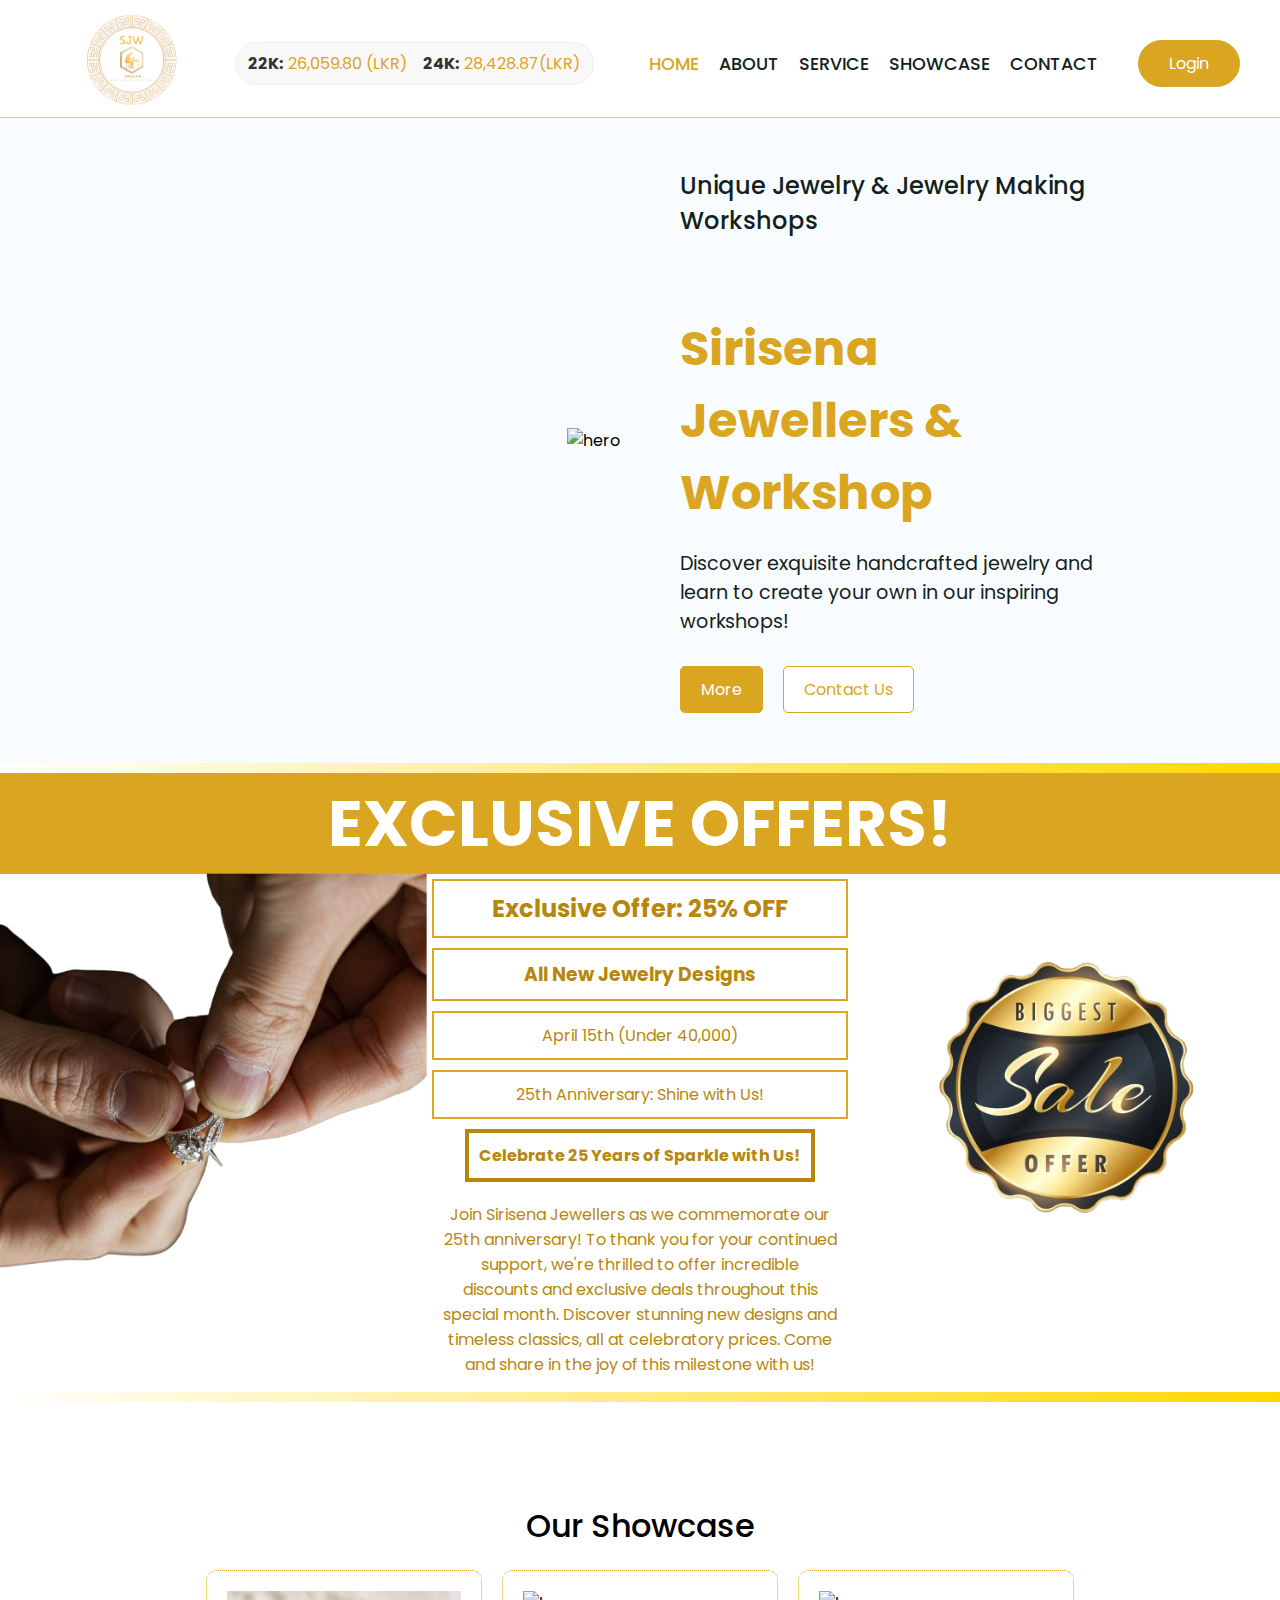
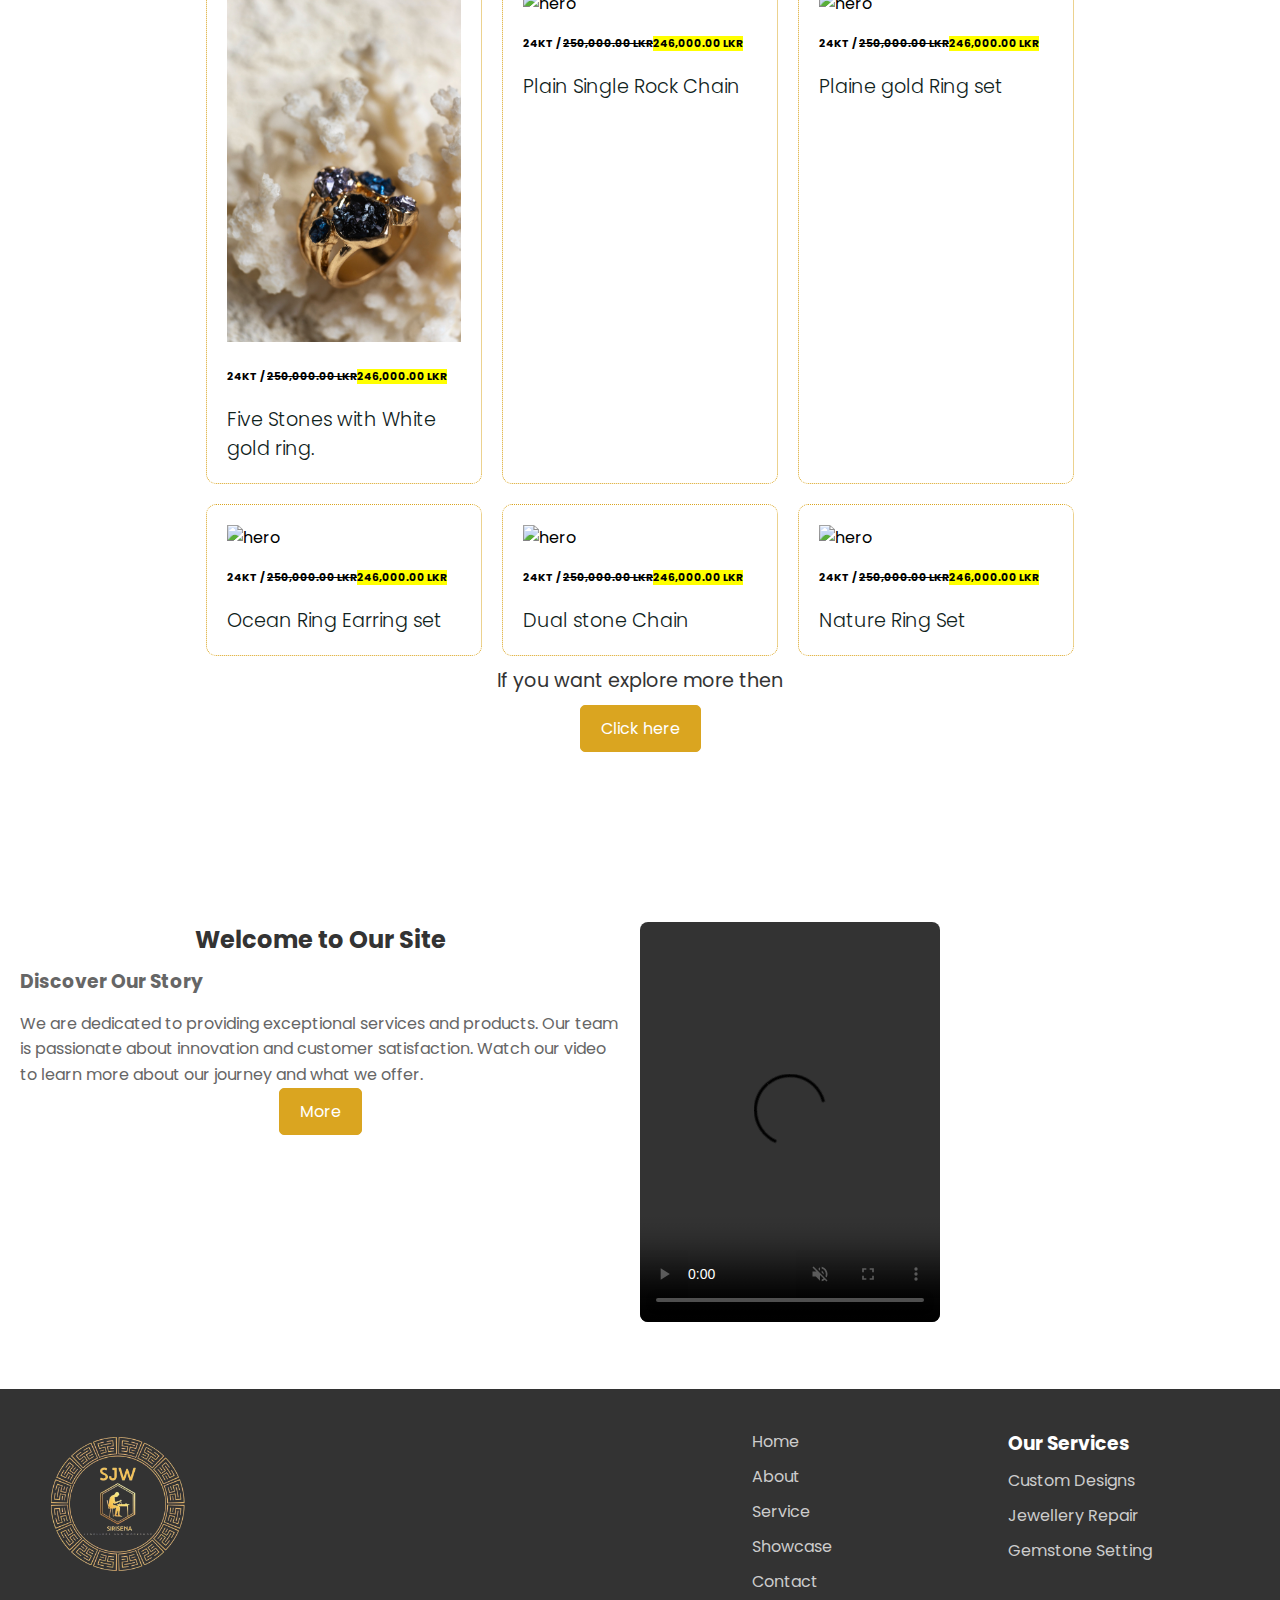
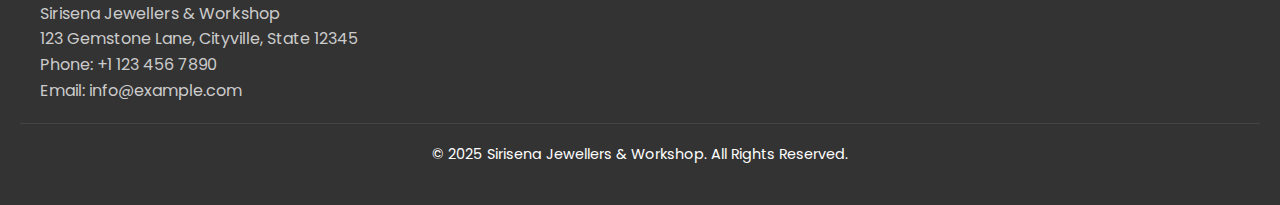
==== commit 2358f42b: "full site befor final update-v-mini updt-2" ====
--- a/index.html
+++ b/index.html
@@ -285,7 +285,142 @@
         padding-left: 0;
       }
     }
-
+/****************home page bottom sectionhome page bottom section******************************/
+.homepage-video-section {
+  display: flex;
+  flex-wrap: wrap;
+/*  max-width: 1200px;*/
+max-width: 100vw;
+  margin: 40px auto;
+  padding: 20px;
+/*  background-color: #f8f8f8;*/
+background-color: transparent;
+ /* border-radius: 8px;*/
+ /* box-shadow: 0 2px 5px rgba(0, 0, 0, 0.1);*/
+}
+
+.homepage-text-content {
+  width: 50%;
+  padding-right: 20px;
+  box-sizing: border-box;
+}
+
+.homepage-text-heading {
+  color: #333;
+  margin-bottom: 10px;
+}
+
+.homepage-text-subheading {
+  color: #666;
+  margin-bottom: 15px;
+}
+
+.homepage-text-paragraph {
+  line-height: 1.6;
+  color: #666;
+}
+
+.homepage-video-content {
+  width: 50%;
+  box-sizing: border-box;
+}
+
+.homepage-video-element {
+ /* width: 100%;*/
+   height: 400px; /* Set a fixed height */
+    width: auto; /* Maintain aspect ratio */
+  border-radius: 8px;
+}
+
+/* Responsive Styles */
+@media (max-width: 768px) {
+  .homepage-text-content, .homepage-video-content {
+      width: 100%;
+      padding: 0;
+  }
+
+  .homepage-text-content {
+      margin-bottom: 20px;
+  }
+}
+/******************home page bottom section***************************/
+
+/*******************video content left btn**************************/
+.video-content-left-button-container{
+
+  text-align: center; /* Centers the button horizontally */
+}
+
+.video-content-left-heading-container{
+
+  text-align: center; /* Centers the button horizontally */
+}
+/********************************************/
+
+/*****************home page explore more part showcase************************/
+.centered-content-section {
+  text-align: center;
+  padding: 10px 20px;
+}
+
+.centered-content-text {
+  font-size: 1.2em;
+  margin-bottom: 10px;
+  color: #333;
+}
+/*
+.centered-content-button {
+  background-color: #007bff;
+  color: white;
+  padding: 12px 24px;
+  border: none;
+  border-radius: 5px;
+  cursor: pointer;
+  font-size: 1em;
+  text-decoration: none; 
+  display: inline-block; 
+}*/
+
+/*.centered-content-button:hover {
+  background-color: #0056b3;
+}
+*/
+/* 
+Responsive Styles */
+@media (max-width: 600px) {
+  .centered-content-text {
+      font-size: 1em;
+  }
+
+ /* .centered-content-button {
+      padding: 10px 20px;
+      font-size: 0.9em;
+  }*/
+}
+/**********************home page explore more part showcase*******************/
+
+/*****************home-page-offer-highlighter-line************************/
+
+  .home-page-offer-highlighter-line {
+  /*  width: 200px;
+    height: 100px;
+    margin: 50px auto;
+    display: flex;
+    justify-content: center;
+    align-items: center;
+    font-size: 1.2em;
+    border: 4px solid;*/
+    border: 4px solid;
+    animation: goldWhiteBorder 5s linear infinite alternate; /* Alternate to go back and forth */
+        }
+
+        @keyframes goldWhiteBorder {
+            0% { border-color: gold; }
+            100% { border-color: white; }
+        }
+
+
+/**********************home-page-offer-highlighter-line******************/
   
   </style>
 </head>
@@ -340,8 +475,10 @@
                       <h1 id="hero-title">Sirisena Jewellers & Workshop</h1>
                       <p>Discover exquisite handcrafted jewelry and learn to create your own in our inspiring workshops!</p>
                       <div class="hero-btns">
-                          <button class="btn btn-primary">More <i class="fa-solid fa-angles-right"></i></button>
-                          <button class="btn btn-secondary">Contact Us <i class="fa-solid fa-phone-flip"></i></button>
+                          <a href="services.html">  <button class="btn btn-primary">More <i class="fa-solid fa-angles-right"></i></button></a>
+                        
+                          <a href="contactus.html"> <button class="btn btn-secondary">Contact Us <i class="fa-solid fa-phone-flip"></i></button></a>
+                         
                       </div>
                   </div>
               </div>
@@ -363,10 +500,10 @@
                 <h2 class="gold-text">Exclusive Offer: 25% OFF</h2>
                 <h3 class="gold-text">All New Jewelry Designs</h3>
                 <p class="gold-text">April 15th (Under 40,000)</p>
-                <p class="gold-text">April 15th (Under 40,000)</p>
+                <p class="gold-text">25th Anniversary: Shine with Us!</p>
                 <div>
-                  <h4>Celebrate 25 Years of Sparkle with Us!</h4>
-                  <p>Join Sirisena Jewellers as we commemorate our 25th anniversary! To thank you for your continued support, we're thrilled to offer incredible discounts and exclusive deals throughout this special month. Discover stunning new designs and
+                  <h4 class="gold-text home-page-offer-highlighter-line">Celebrate 25 Years of Sparkle with Us!</h4>
+                  <p class="gold-text" style="border: none;">Join Sirisena Jewellers as we commemorate our 25th anniversary! To thank you for your continued support, we're thrilled to offer incredible discounts and exclusive deals throughout this special month. Discover stunning new designs and
                      timeless classics, all at celebratory prices. Come and share in the joy of this milestone with us!</p>
                 </div>
 
@@ -419,43 +556,51 @@
               <h2 class="section-title center">Our Showcase</h2>
               <div class="features-container">
                   <div class="feature-item">
-                      <div>  <img class="hero-img" src="/assets/img/hero-left-pic2.png" class="rotate-right" alt="hero" /></div>
-                      <h6>Explore the World</h6>
-                      <p>Discover breathtaking trails and .</p>
+                      <div>  <img class="hero-img" src="/assets/img/ribbon-j3.jpg" class="rotate-right" alt="hero" /></div>
+                      <h6>24KT / <del>250,000.00 LKR</del><mark>246,000.00 LKR</mark> </h6>
+                      <p>Five Stones with White gold ring.</p>
                   </div>
                   <div class="feature-item">
-                    <div>  <img class="hero-img" src="/assets/img/hero-left-pic2.png" class="rotate-right" alt="hero" /></div>
-                    <h6>Explore the World</h6>
-                    <p>Discover breathtaking trails and .</p>
+                    <div>  <img class="hero-img" src="/assets/img/plain-neckless.jpg" class="rotate-right" alt="hero" /></div>
+                    <h6>24KT / <del>250,000.00 LKR</del><mark>246,000.00 LKR</mark> </h6>
+                    <p>Plain Single Rock Chain</p>
                 </div>
                 <div class="feature-item">
-                  <div>  <img class="hero-img" src="/assets/img/hero-left-pic2.png" class="rotate-right" alt="hero" /></div>
-                  <h6>Explore the World</h6>
-                  <p>Discover breathtaking trails and .</p>
+                  <div>  <img class="hero-img" src="/assets/img/ringset.jpg" class="rotate-right" alt="hero" /></div>
+                  <h6>24KT / <del>250,000.00 LKR</del><mark>246,000.00 LKR</mark> </h6>
+                  <p>Plaine gold Ring set</p>
               </div>
               <div class="feature-item">
-                <div>  <img class="hero-img" src="/assets/img/hero-left-pic2.png" class="rotate-right" alt="hero" /></div>
-                <h6>Explore the World</h6>
-                <p>Discover breathtaking trails and .</p>
+                <div>  <img class="hero-img" src="/assets/img/ring-earing-set.jpg" class="rotate-right" alt="hero" /></div>
+                <h6>24KT / <del>250,000.00 LKR</del><mark>246,000.00 LKR</mark> </h6>
+                <p>Ocean Ring Earring set</p>
             </div>
             <div class="feature-item">
-              <div>  <img class="hero-img" src="/assets/img/hero-left-pic2.png" class="rotate-right" alt="hero" /></div>
-              <h6>Explore the World</h6>
-              <p>Discover breathtaking trails and .</p>
+              <div>  <img class="hero-img" src="/assets/img/chains-set.jpg" class="rotate-right" alt="hero" /></div>
+              <h6>24KT / <del>250,000.00 LKR</del><mark>246,000.00 LKR</mark> </h6>
+              <p>Dual stone Chain</p>
           </div>
           <div class="feature-item">
-            <div>  <img class="hero-img" src="/assets/img/hero-left-pic2.png" class="rotate-right" alt="hero" /></div>
-            <h6>Explore the World</h6>
-            <p>Discover breathtaking trails and .</p>
+            <div>  <img class="hero-img" src="/assets/img/three-ring-set.jpg" class="rotate-right" alt="hero" /></div>
+            <h6>24KT / <del>250,000.00 LKR</del><mark>246,000.00 LKR</mark> </h6>
+            <p>Nature Ring Set</p>
         </div>
               </div>
+
+              <!-- home new explore more part -->
+              <div class="centered-content-section">
+                <p class="centered-content-text">If you want explore more then</p>
+                <!-- <a href="#" class="centered-content-button">Explore Now</a> -->
+                      <a href="showcase.html" class="centered-content-button"> 
+                <button  class="btn btn-primary  center-button">Click here <i class="fa-solid fa-angles-right"></i></button>
+              </a>
+            </div>
+              <!-- new explore more part -->
           </section>
-          <section id="about" class="about">
+          <!-- <section id="about" class="about">
             <div class="about-container">
               <div class="about-left">
-                <!-- <h4 class="section-subtitle">
-                  About SJW Jewellers
-                </h4> -->
+                
                 <h2 class="section-title">
                   Unique Jewelry & Jewelry Making Workshops
                 </h2>
@@ -486,7 +631,7 @@
                 </div>
               </div>
               <div class="about-right">
-                <!-- <img src="/assets/img/about-image.png" alt="about" /> -->
+                <img src="/assets/img/about-image.png" alt="about" />
 
                 <div class="custom-tab-container">
                   <div class="custom-tab-header">
@@ -506,7 +651,32 @@
                 </div>
               </div>
             </div>
-          </section>
+          </section> -->
+
+          <!-- home page bottom section -->
+          <section class="homepage-video-section">
+            <div class="homepage-text-content">
+                <h2 class="homepage-text-heading video-content-left-heading-container">Welcome to Our Site</h2>
+                <h3 class="homepage-text-subheading">Discover Our Story</h3>
+                <p class="homepage-text-paragraph">We are dedicated to providing exceptional services and products. Our team is passionate about innovation and customer satisfaction. Watch our video to learn more about our journey and what we offer.</p>
+               
+                <div class="video-content-left-button-container">
+                  <a href="aboutus.html" class="centered-content-button"> 
+                  
+                  <button class="btn btn-primary  center-button">More <i class="fa-solid fa-angles-right"></i></button>
+                </a>
+              </div>
+              </div>
+            <div class="homepage-video-content">
+                <!-- <video src="assets/img/jewellery-video1.mp4" autoplay loop muted playsinline controls class="homepage-video-element">
+                    Your browser does not support the video tag.
+                </video> -->
+                <video src="assets/img/jewellery-video2.mp4" autoplay loop muted playsinline controls class="homepage-video-element">
+                  Your browser does not support the video tag.
+              </video>
+            </div>
+        </section>
+          <!-- home page bottom section -->
       </main>
       <div class="overlay d-none" id="overlay"></div>
       <div class="mobile-menu d-none" id="mobileMenu">
--- a/assets/css/style.css
+++ b/assets/css/style.css
@@ -393,6 +393,50 @@
     margin: 0 10px;
   }
   
+/******services-page-********/
+.service-about-right {
+    grid-area: about-right;
+    /* background-image: url(/assets/img/pattern-1.png); */
+    background-size: cover;
+    background-position: center;
+    background-repeat: no-repeat;
+    /* background-color: var(--primary-color); */
+    display: flex;
+    justify-content: center;
+    align-items: center;
+  }
+  
+.service-about-right img {
+   /* max-width: 40%;*/
+    max-height: 80%;
+    object-fit: contain;
+    margin: 0 10px;
+  }
+
+  .service-about-right img:first-child {
+    margin-left: 0;
+  }
+  
+  .service-about-right img:last-child {
+    margin-right: 0;
+  }
+  
+  @media (max-width: 768px) {
+    .service-about-right {
+      padding: 20px;
+    }
+  
+    .service-about-right img {
+      max-width: 100%;
+      max-height: 50%;
+      margin: 10px 0;
+    }
+    .service-about-right img:not(:first-child) { /* Target all images except the first */
+        display: none; /* Hide all images except the first on mobile */
+      }
+  }
+/****************************/
+
   .about-right img:first-child {
     margin-left: 0;
   }
@@ -617,6 +661,19 @@
         width: 70%;
     }
 
+
+    /******************************/
+    .service-about-right{
+        padding-right: 0;
+        text-align: center;
+    }
+
+    .service-about-right img{
+        width: 70%;
+    }
+
+
+    /********************************/
     .about-left{
         padding: 20px;
         text-align: center;
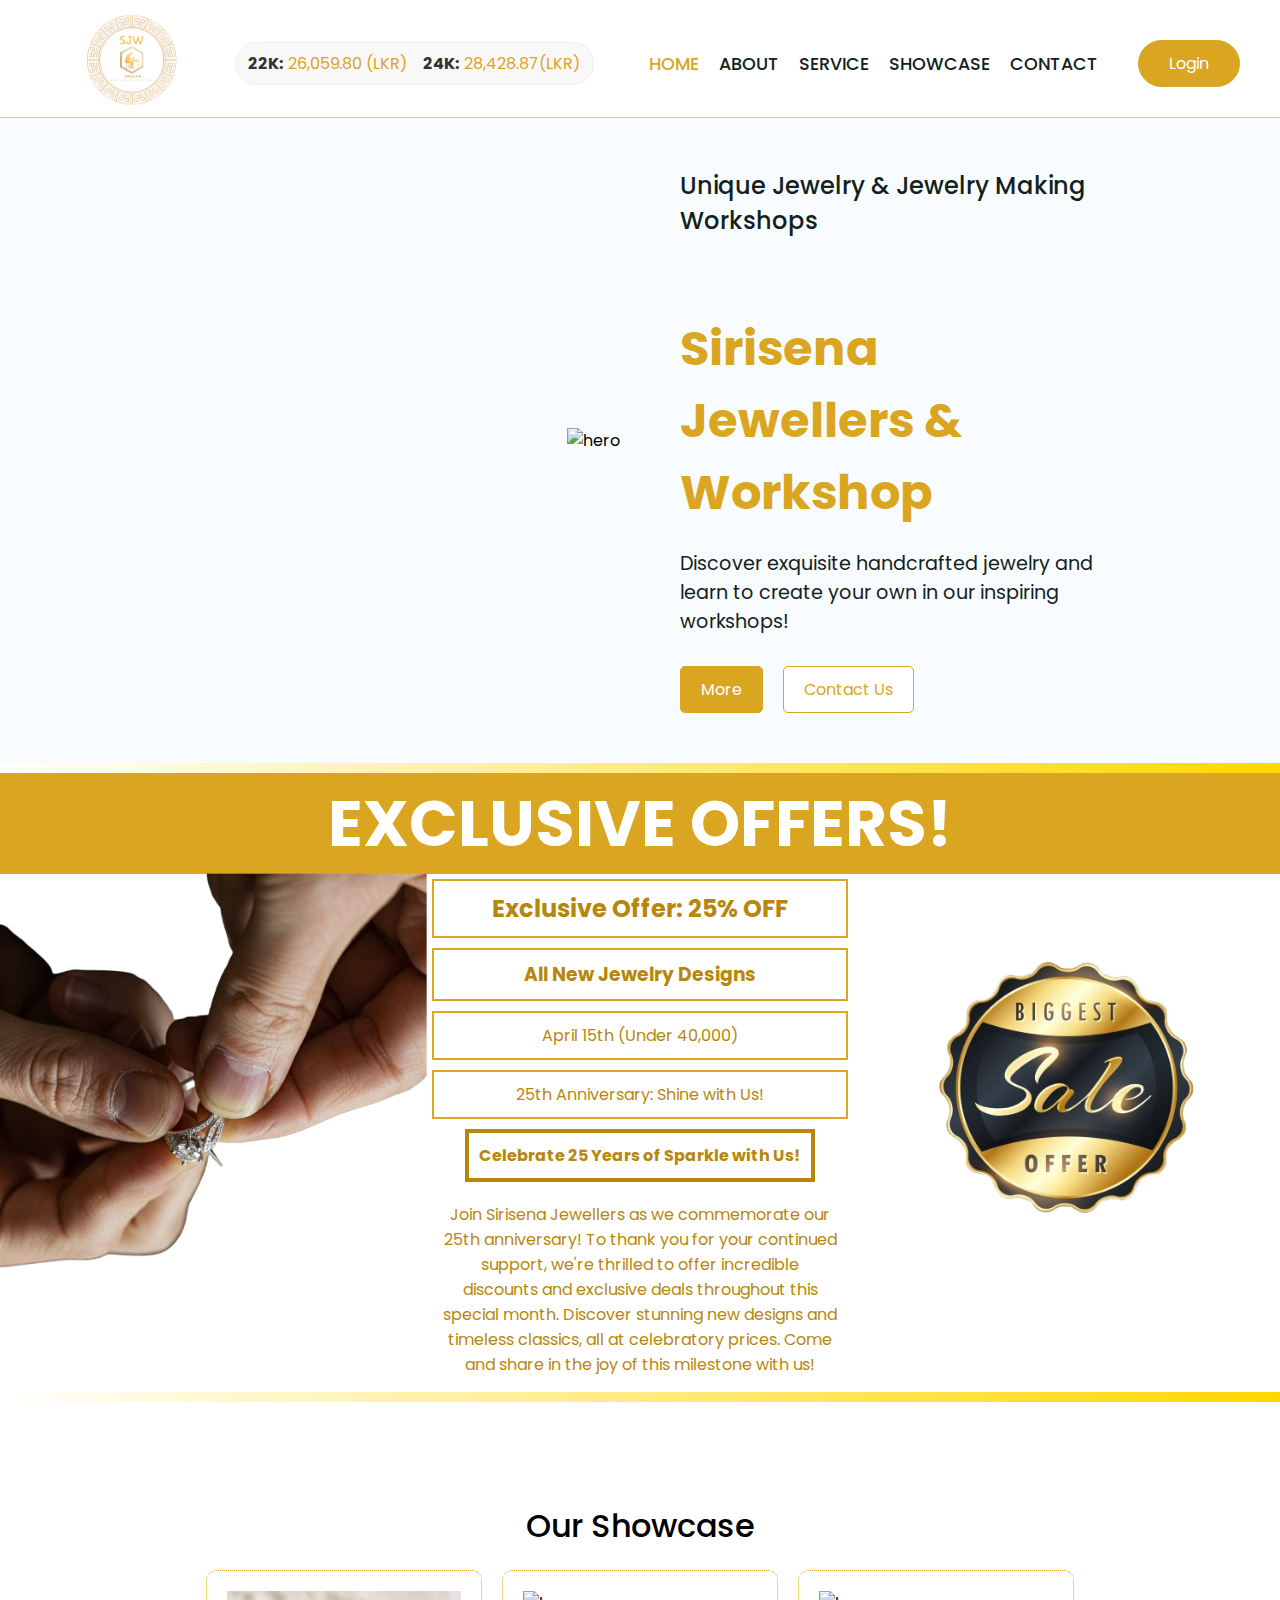
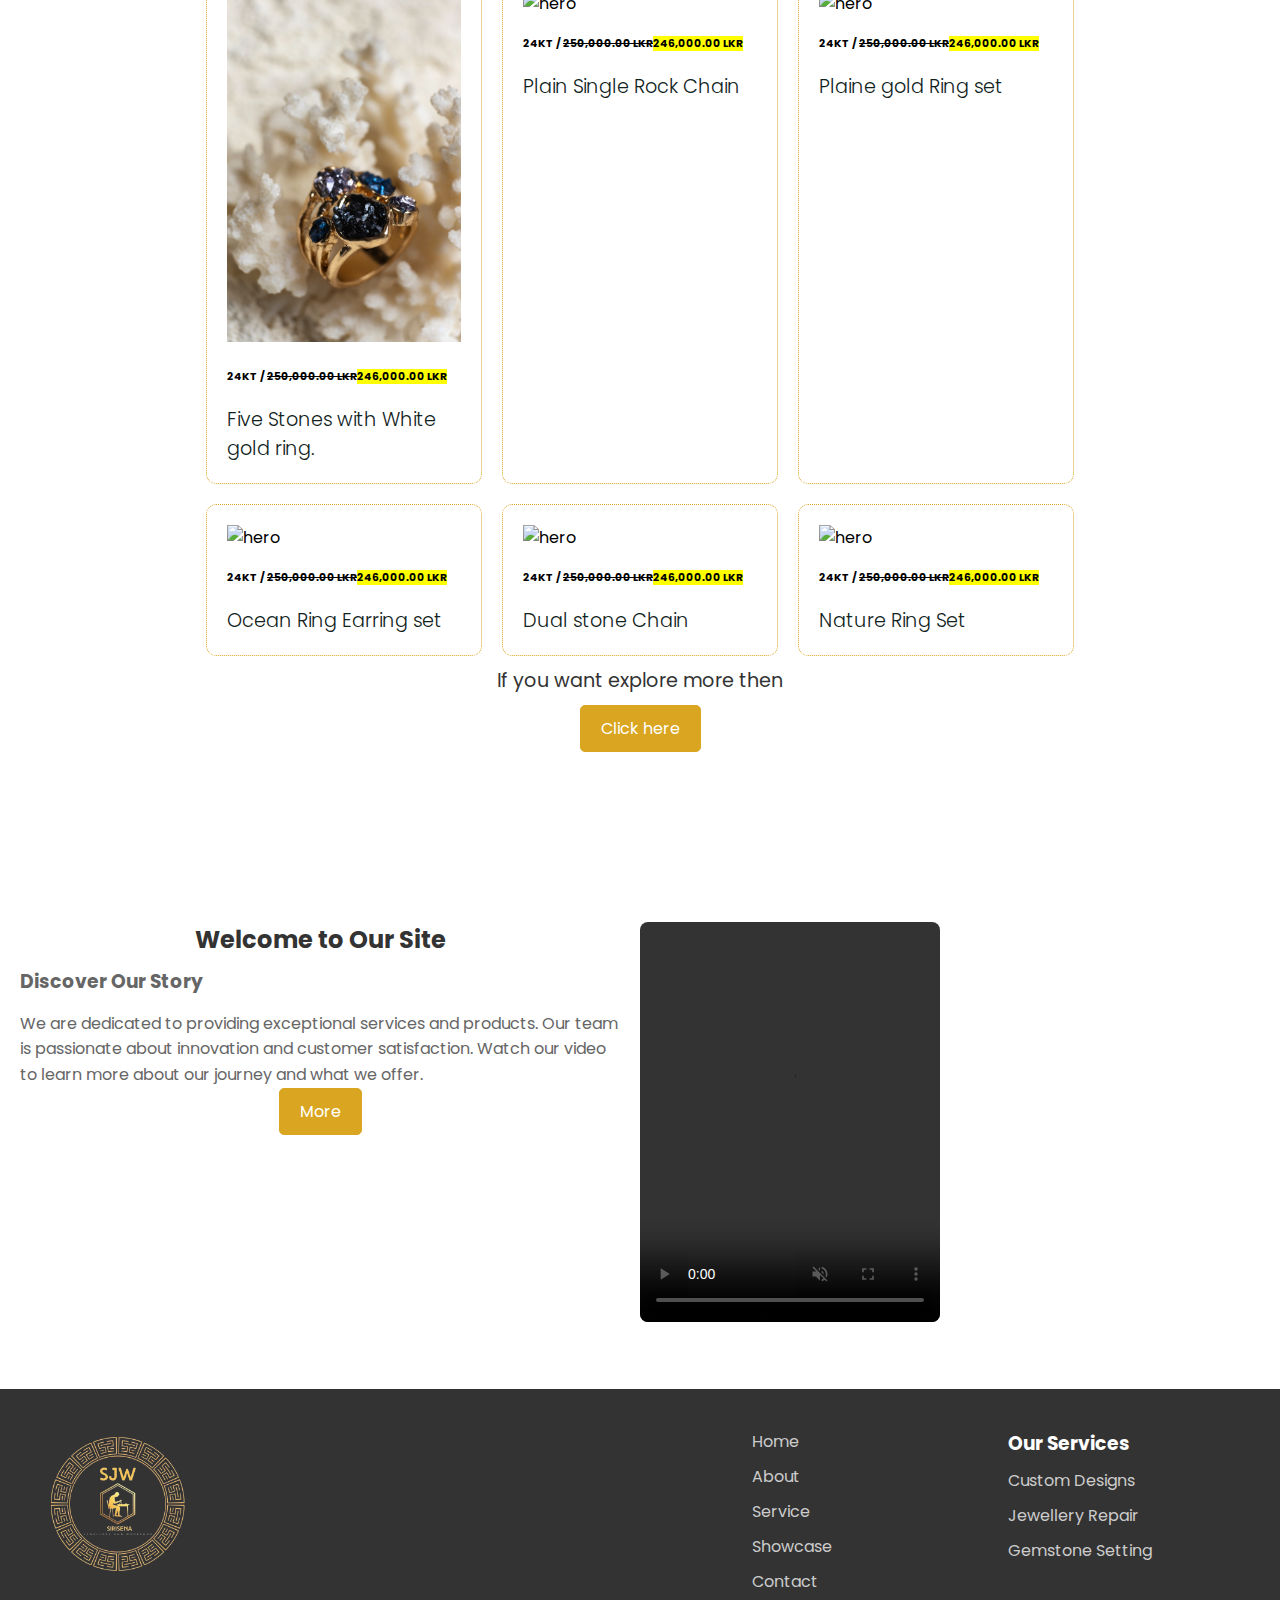
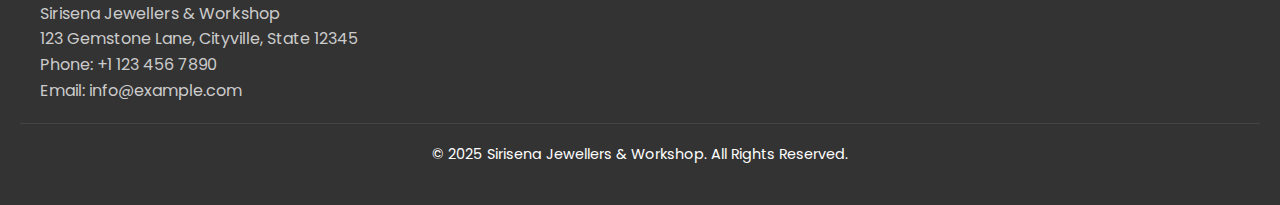
==== commit d7451c56: "full site befor final update-v-mini updt-3" ====
--- a/index.html
+++ b/index.html
@@ -421,6 +421,15 @@
 
 
 /**********************home-page-offer-highlighter-line******************/
+
+
+/******************************************/
+@media (max-width: 768px) { /* Adjust breakpoint as needed */
+  .homepage-video-content {
+      display: none;
+  }
+}
+/*****************************************/
   
   </style>
 </head>
--- a/assets/css/style.css
+++ b/assets/css/style.css
@@ -674,6 +674,9 @@
 
 
     /********************************/
+
+    /********************************************/
+    
     .about-left{
         padding: 20px;
         text-align: center;
